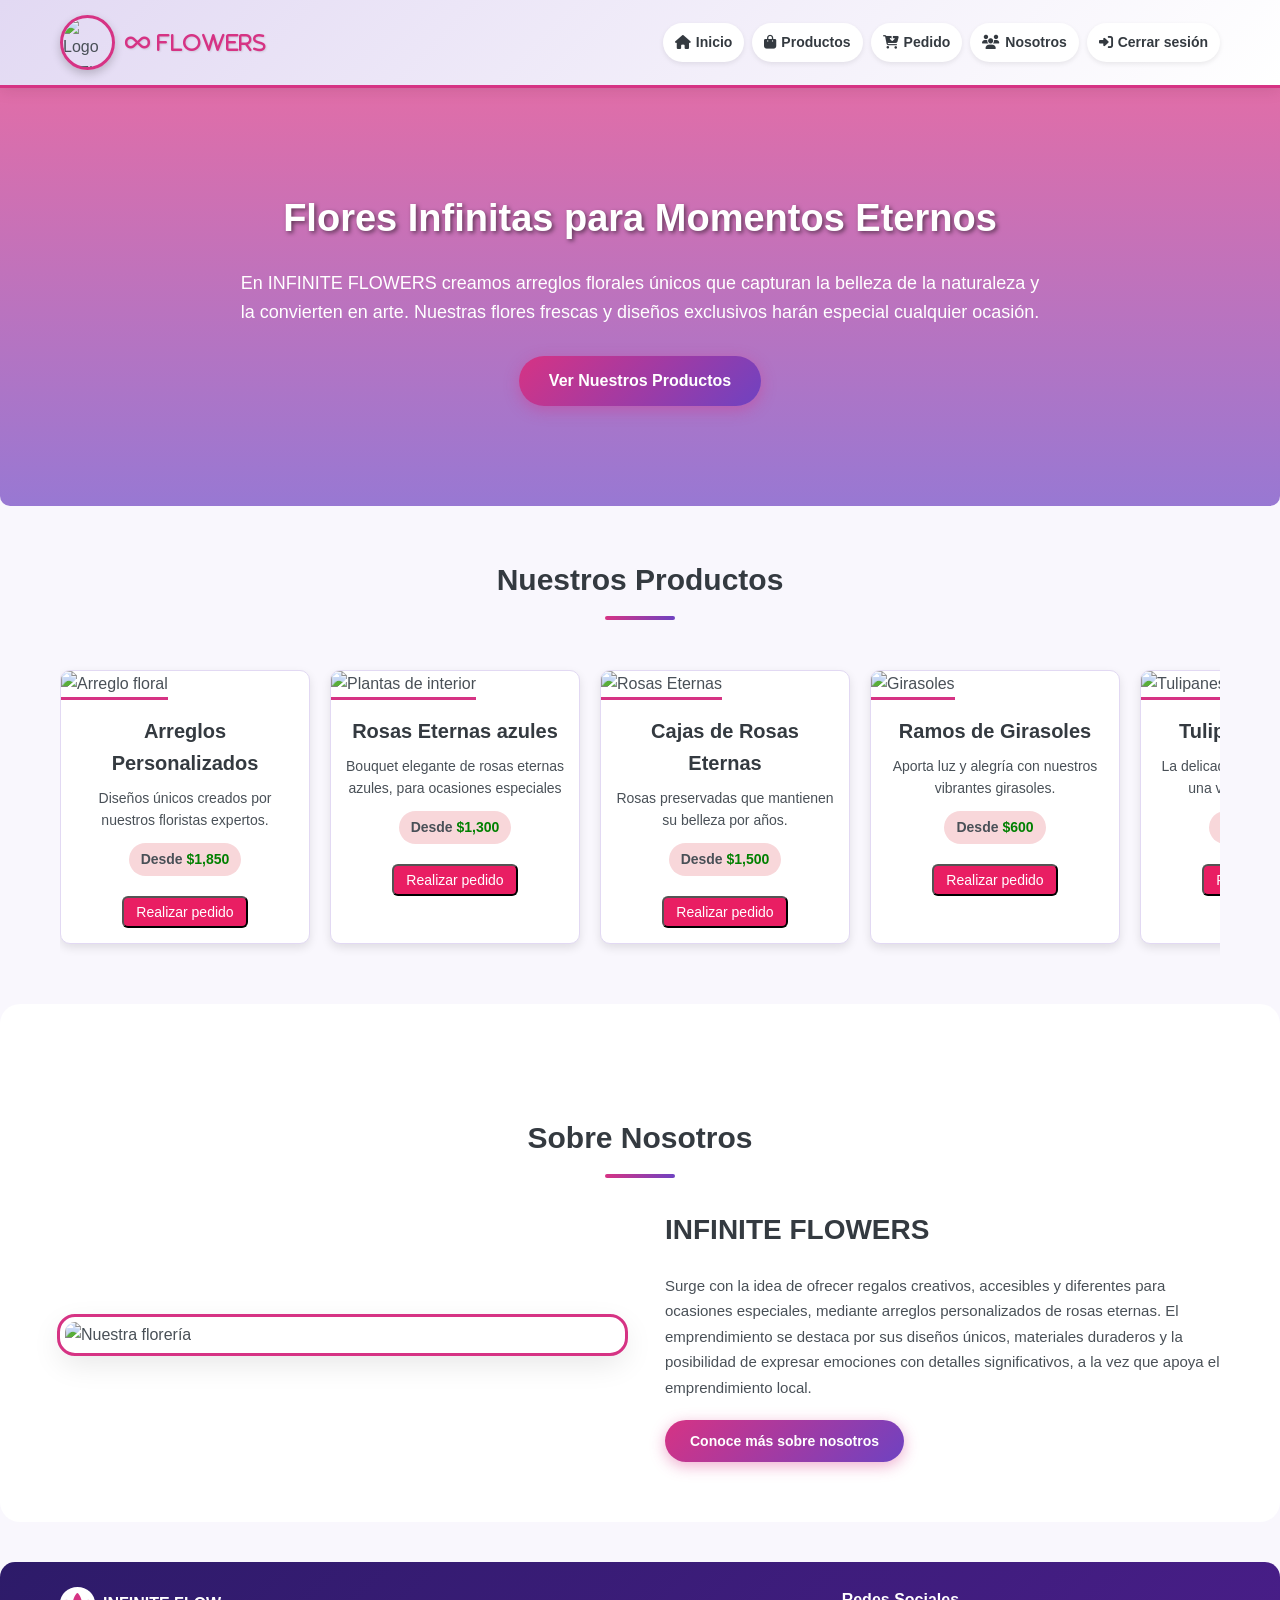
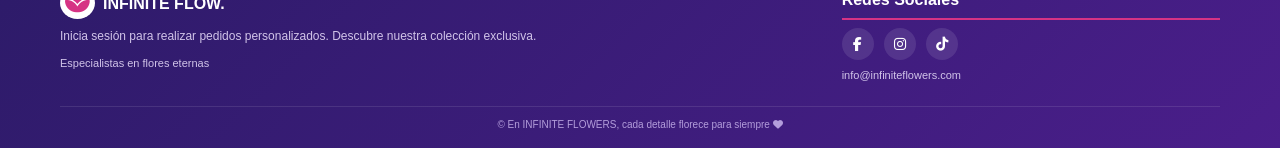
==== index2.html @ ac2e5f69 "Diseño nuevo" ====
<!DOCTYPE html>
<html lang="es">

<head>
    <meta charset="UTF-8">
    <meta name="viewport" content="width=device-width, initial-scale=1.0">
    <title>INFINITE FLOWERS - Flores y Arreglos Exclusivos</title>
    <link rel="stylesheet" href="https://cdnjs.cloudflare.com/ajax/libs/font-awesome/6.4.0/css/all.min.css">
    <link rel="stylesheet" href="estilos.css">
</head>

<body>
    <header>
        <div class="container header-container">
            <div class="logo-container">
                <img src="IMG/logo.jpeg" alt="Logo INFINITE FLOWERS" class="logo-img" id="logo-imagen">
                <div class="logo-text"><i class="fas fa-infinity"> FLOWERS</i></div>
            </div>
            <nav>
                <a href="#inicio"><i class="fas fa-home"></i> Inicio</a>
                <a href="#productos"><i class="fas fa-shopping-bag"></i> Productos</a>
                <a href="#" id="btnAbrirModal"><i class="fas fa-cart-arrow-down"></i> Pedido</a>
                <a href="#nosotros"><i class="fas fa-users"></i> Nosotros</a>
                <a href="index.html"><i class="fas fa-sign-in-alt"></i> Cerrar sesión</a>
            </nav>
        </div>
    </header>

    <dialog id="modalPedido" class="modal-estilo">
        <div class="container-modal">
            <div class="modal-header">
                <h2 class="h2"  style="margin: 0;">Pedido de Flores Eternas</h2>
                <button id="btnCerrarModal" class="close-x">&times;</button>
            </div>


            <div class="logo-reference" style="letter-spacing: 0.3em; text-align: center;">INFINITE FLOWERS</div>
            <p class="subtitle">Completa el formulario para realizar tu pedido personalizado</p>

            <!-- Tu formulario original -->
            <form class="form-horizontal" action="guardar.php" method="POST">
                <div class="form-group">
                  <label for="nombre_cli">Nombre</label>
                  <input type="text" class="form-control" id="nombre_cli" name="nombre_cli" placeholder="Escribe tu nombre completo" required>
                </div>

                <div class="form-group">
                  <label for="telefono_cli">Teléfono</label>
                  <input type="tel" class="form-control" id="telefono_cli" name="telefono_cli" placeholder="Ej: 809-000-0000" required>
                </div>

                <div class="form-group">
                    <label for="tipo_de_arreglo">Tipo de arreglo</label>
                    <div class="col-sm-10">
                        <select class="form-control" id="tipo_de_arreglo" name="tipo_de_arreglo">
                            <option value="Ramo pequeño (15-20 flores)">Ramo pequeño (15-20 flores)</option>
                            <option value="Ramo mediano (25-30 flores)">Ramo mediano (25-30 flores)</option>
                            <option value="Ramo grande (35-45 flores)">Ramo grande (35-45 flores)</option>
                            <option value="Arreglo en caja especial">Arreglo en caja especial</option>
					        <option value="Corona floral para eventos">Corona floral para eventos</option>
					        <option value="Cesta de flores mixtas">Cesta de flores mixtas</option>
					        <option value="Arreglo personalizado (especificar abajo)">Arreglo personalizado (especificar abajo)</option>
				        </select>
				    </div>
				</div>

				<div class="form-group">
					<label for="color_de_flores">Color de flores</label>
					<div class="col-sm-10">
						<select class="form-control" id="color_de_flores" name="color_de_flores">
							<option value="Rojo pasión">Rojo pasión</option>
							<option value="Rosado suave">Rosado suave</option>
							<option value="Blanco pureza">Blanco pureza</option>
							<option value="Amarillo brillante">Amarillo brillante</option>
							<option value="Violeta elegante">Violeta elegante</option>
							<option value="Mixto (combinación especial)">Mixto (combinación especial)</option>
							<option value="Arreglo personalizado (especificar abajo)">Arreglo personalizado (especificar abajo)</option>
						</select>
					</div>
				</div>

                <div class="form-group">
					<label for="mensaje">Mensaje para la tarjeta</label>
					<div class="col-sm-10">
						<textarea type="text" class="form-control" id="mensaje" name="mensaje" placeholder="Escribe el mensaje que deseas incluir en la tarjeta..." required></textarea>
					</div>
				</div>

                <div class="form-group">
					<label for="detalle">Detalle del arreglo</label>
					<div class="col-sm-10">
						<textarea type="text" class="form-control" id="detalle" name="detalle" placeholder="Describe con detalle lo que deseas incluir en tu arreglo: tipo de flores específicas, cantidad exacta, colores preferidos, decoraciones adicionales (moños, mariposas, luces, cintas), dedicatorias especiales, etc." required></textarea>
					</div>
				</div>
          
                <div class="form-group">
                  <label for="fecha_de_entrega">Fecha de entrega</label>
                  <input type="date" class="form-control" id="fecha_de_entrega" name="fecha_de_entrega" required>
                </div>

                <div class="form-group">
                    <label for="direccion">Direccion</label>
                    <input type="text" class="form-control" name="direccion" id="direccion" placeholder="Ingresa tu direccion"  required>
                </div>
            
                <div class="button-group">
                  <button type="submit" class="btn-pedido">Confirmar Pedido</button>
                </div>
            </form>
        </div>
    </dialog>

    <style>
        .carousel-container{
            overflow-x: auto;
            overflow-y: hidden;
            padding: 20px 0;
        }

        .products-carousel{
            display: flex;
            flex-direction: row;
            gap: 20px;
            width: max-content;
        }

        .product-card{
            min-width: 250px;
            max-width: 250px;
            background: #fff;
            border-radius: 10px;
            overflow: hidden;
            box-shadow: 0 4px 10px rgba(0,0,0,0.1);
            flex-shrink: 0;
        }

        .product-img{
            width: 100%;
            height: 200px;
            object-fit: cover;
        }

        .product-info{
            padding: 15px;
            text-align: center;
        }

        .price{
            font-weight: bold;
            color: #e91e63;
        }

        .precio-boton{
            display: flex;
            justify-content: space-between;
            align-items: center;
        }

        .btn-btn{
            background: #e91e63;
            color: white;
            padding: 6px 12px;
            border-radius: 6px; 
            text-decoration: none;
            font-size: 14px;
            transition: 0.3s;
            display: inline-block;
            margin-top: 8px;
        }

        .btn-btn:hover{
            background: #c2185b;
        }

        span{
            color: green;
        }
    </style>
    <section class="hero" id="inicio">
        <div class="container">
            <h2>Flores Infinitas para Momentos Eternos</h2>
            <p>En INFINITE FLOWERS creamos arreglos florales únicos que capturan la belleza de la naturaleza y la
                convierten en arte. Nuestras flores frescas y diseños exclusivos harán especial cualquier ocasión.</p>
            <a href="#productos" class="btn">Ver Nuestros Productos</a>
        </div>
    </section>

    <section class="container" id="productos">
        <h2 class="section-title">Nuestros Productos</h2>

        <div class="carousel-container">
            <div class="products-carousel">
                <div class="product-card">
                    <img src="IMG/flor2.jpeg" alt="Arreglo floral" class="product-img">
                    <div class="product-info">
                        <h3>Arreglos Personalizados</h3>
                        <p>Diseños únicos creados por nuestros floristas expertos.</p>
                        <p class="price">Desde <span>$1,850</span></p>
                        <button class="btn-btn" onclick="document.getElementById('modalPedido').showModal()">Realizar pedido</button>
                    </div>
                </div>

                <div class="product-card">
                    <img src="IMG/flor3.jpeg" alt="Plantas de interior" class="product-img">
                    <div class="product-info">
                        <h3>Rosas  Eternas azules</h3>
                        <p>Bouquet elegante de rosas eternas azules, para ocasiones especiales </p>
                        <p class="price">Desde <span>$1,300</span></p>
                        <button class="btn-btn" onclick="document.getElementById('modalPedido').showModal()">Realizar pedido</button>
                    </div>
                </div>

                <div class="product-card">
                    <img src="IMG/caja.jpg" alt="Rosas Eternas" class="product-img">
                    <div class="product-info">
                        <h3>Cajas de Rosas Eternas</h3>
                        <p>Rosas preservadas que mantienen su belleza por años.</p>
                        <p class="price">Desde <span>$1,500</span></p>
                        <button class="btn-btn" onclick="document.getElementById('modalPedido').showModal()">Realizar pedido</button>
                    </div>
                </div>

                <div class="product-card">
                    <img src="IMG/girasol.jpg" alt="Girasoles" class="product-img">
                    <div class="product-info">
                        <h3>Ramos de Girasoles</h3>
                        <p>Aporta luz y alegría con nuestros vibrantes girasoles.</p>
                        <p class="price">Desde <span>$600</span></p>
                        <button class="btn-btn" onclick="document.getElementById('modalPedido').showModal()">Realizar pedido</button>
                    </div>
                </div>

                <div class="product-card">
                    <img src="IMG/tulipanes.webp" alt="Tulipanes" class="product-img">
                    <div class="product-info">
                        <h3>Tulipanes Eternos</h3>
                        <p>La delicadeza de los tulipanes en una variedad de colores.</p>
                        <p class="price">Desde <span>$1,100</span></p>
                        <button class="btn-btn" onclick="document.getElementById('modalPedido').showModal()">Realizar pedido</button>  
                    </div>
                </div>
            </div>
        </div>
    </section>

    <section class="about-section" id="nosotros">
        <div class="container">
            <h2 class="section-title">Sobre Nosotros</h2>
            <div class="about-container">
                <div class="about-img">
                    <img src="IMG/ns.jpeg" alt="Nuestra florería">
                </div>
                <div class="about-content">
                    <h2>INFINITE FLOWERS</h2>
                    <p>Surge con la idea de ofrecer regalos creativos, accesibles y diferentes para ocasiones
                        especiales, mediante arreglos personalizados de rosas eternas. El emprendimiento se destaca por
                        sus diseños únicos, materiales duraderos y la posibilidad de expresar emociones con detalles
                        significativos, a la vez que apoya el emprendimiento local.</p>
                    <a href="#" id="aboutModalBtn" class="btn">Conoce más sobre nosotros</a>
                </div>
            </div>
        </div>
    </section>

    <!-- SECCIÓN DE REPRESENTANTES ELIMINADA -->

    <!-- FOOTER MÁS PEQUEÑO -->
    <footer>
        <div class="container">
            <div class="footer-container">
                <div class="footer-info">
                    <div class="footer-logo">
                        <i class="fas fa-spa"></i>
                        <div class="footer-logo-text">INFINITE FLOW.</div>
                    </div>
                    <p>Inicia sesión para realizar pedidos personalizados. Descubre nuestra colección exclusiva.</p>
                    <div class="footer-credits">
                        <p>Especialistas en flores eternas</p>
                    </div>
                </div>

                <div class="footer-social">
                    <h3>Redes Sociales</h3>
                    <div class="social-icons">
                        <a href="#" title="Facebook"><i class="fab fa-facebook-f"></i></a>
                        <a href="https://www.instagram.com/infinite_flowers48" title="Instagram"><i
                                class="fab fa-instagram"></i></a>
                        <a href="#" title="TikTok"><i class="fab fa-tiktok"></i></a>
                    </div>
                    <p>info@infiniteflowers.com</p>
                </div>
            </div>

            <div class="footer-bottom">
                <p>&copy; En INFINITE FLOWERS, cada detalle florece para siempre <i class="fas fa-heart"></i></p>
            </div>
        </div>
    </footer>

    <!-- MODAL -->
    <div class="modal-overlay" id="modalOverlay">
        <div class="modal">
            <button class="modal-close" id="closeModalBtn">&times;</button>
            <h2>🌸 ¡Bienvenido! 🌸</h2>
            <p>Descubre nuestras flores eternas y arreglos exclusivos. Regístrate para acceder a promociones especiales.
            </p>

            <div class="modal-buttons">
                <a href="registro.php" class="modal-btn primary">Registrarse ahora</a>
                <div class="modal-divider">o</div>
                <a href="login.php" class="modal-btn secondary">Iniciar sesión</a>
            </div>

            <p style="margin-top: 15px; font-size: 13px; color: #666;">
                ¿Ya tienes cuenta? <a href="login.php" style="color: var(--primary-color);">Inicia sesión</a>
            </p>
        </div>
    </div>

    <script>
        document.querySelectorAll('nav a[href^="#"]').forEach(anchor => {
            anchor.addEventListener('click', function (e) {
                e.preventDefault();
                const targetId = this.getAttribute('href');
                const targetElement = document.querySelector(targetId);
                if (targetElement) {
                    window.scrollTo({
                        top: targetElement.offsetTop - 80,
                        behavior: 'smooth'
                    });
                }
            });
        });

        // MODAL
        const modalOverlay = document.getElementById('modalOverlay');
        const closeModalBtn = document.getElementById('closeModalBtn');
        const registerPrompt = document.getElementById('registerPrompt');
        const aboutModalBtn = document.getElementById('aboutModalBtn');

        function openModal() {
            modalOverlay.classList.add('active');
            document.body.style.overflow = 'hidden';
        }

        function closeModal() {
            modalOverlay.classList.remove('active');
            document.body.style.overflow = 'auto';
        }

        if (registerPrompt) {
            registerPrompt.addEventListener('click', function (e) {
                e.preventDefault();
                openModal();
            });
        }

        if (aboutModalBtn) {
            aboutModalBtn.addEventListener('click', function (e) {
                e.preventDefault();
                openModal();
            });
        }

        closeModalBtn.addEventListener('click', closeModal);

        modalOverlay.addEventListener('click', function (e) {
            if (e.target === modalOverlay) {
                closeModal();
            }
        });

        document.addEventListener('keydown', function (e) {
            if (e.key === 'Escape' && modalOverlay.classList.contains('active')) {
                closeModal();
            }
        });

        // Animaciones al hacer scroll
        const observerOptions = {
            threshold: 0.1,
            rootMargin: '0px 0px -50px 0px'
        };

        const observer = new IntersectionObserver((entries) => {
            entries.forEach(entry => {
                if (entry.isIntersecting) {
                    entry.target.style.opacity = '1';
                    entry.target.style.transform = 'translateY(0)';
                }
            });
        }, observerOptions);

        document.querySelectorAll('.product-card').forEach(card => {
            card.style.opacity = '0';
            card.style.transform = 'translateY(20px)';
            card.style.transition = 'opacity 0.5s ease, transform 0.5s ease';
            observer.observe(card);
        });

        function cambiarImagen(id, nuevaRuta) {
            const elemento = document.getElementById(id);
            if (elemento) {
                elemento.src = nuevaRuta;
                console.log(`Imagen ${id} cambiada a: ${nuevaRuta}`);
            }
        }

       /*Modal Pedido*/
        const modal = document.getElementById('modalPedido');
        const btnAbrir = document.getElementById('btnAbrirModal');
        const btnCerrar = document.getElementById('btnCerrarModal');

        btnAbrir.addEventListener("click", function(){
            modal.showModal();
        });

        btnCerrar.addEventListener("click", function(){
            modal.close();
        });

        modal.addEventListener("click", function(e){
            if (e.target === modal){
                modal.close();
            }
        });

    </script>
</body>

</html>
---- estilos.css ----
* {
     margin: 0;
     padding: 0;
     box-sizing: border-box;
     font-family: 'Segoe UI', Tahoma, Geneva, Verdana, sans-serif;
 }

 :root {
     --primary-color: #d63384;
     --secondary-color: #6f42c1;
     --accent-color: #20c997;
     --light-pink: #f8d7da;
     --light-lavender: #e2d9f3;
     --light-color: #f9f7fd;
     --dark-color: #343a40;
     --text-color: #495057;
     --footer-bg: #2d1b69;
     --footer-text: #ffffff;
 }

 body {
     color: var(--text-color);
     background-color: var(--light-color);
     line-height: 1.6;
 }

 .container {
     width: 100%;
     max-width: 1200px;
     margin: 0 auto;
     padding: 0 20px;
 }

 /* Header y Navegación */
 header {
     background: linear-gradient(135deg, var(--light-lavender) 0%, white 100%);
     box-shadow: 0 2px 15px rgba(0, 0, 0, 0.1);
     position: sticky;
     top: 0;
     z-index: 1000;
     padding: 15px 0;
     border-bottom: 3px solid var(--primary-color);
 }

 .header-container {
     display: flex;
     justify-content: space-between;
     align-items: center;
 }

 .logo-container {
     display: flex;
     align-items: center;
     gap: 10px;
 }

 /* LOGO CIRCULAR */
 .logo-img {
     height: 55px;
     width: 55px;
     object-fit: cover;
     border-radius: 50%;
     border: 3px solid var(--primary-color);
     box-shadow: 0 4px 10px rgba(0, 0, 0, 0.2);
     transition: transform 0.3s ease;
 }

 .logo-img:hover {
     transform: scale(1.05);
 }

 /* NOMBRE DE EMPRESA REDUCIDO */
 .logo-text {
     color: var(--primary-color);
     font-size: 20px;
     letter-spacing: 1px;
     font-weight: 700;
     text-shadow: 1px 1px 2px rgba(0, 0, 0, 0.1);
 }

 nav {
     display: flex;
     gap: 8px;
     align-items: center;
     flex-wrap: wrap;
 }

 nav a {
     text-decoration: none;
     color: var(--dark-color);
     font-weight: 600;
     padding: 8px 12px;
     border-radius: 20px;
     transition: all 0.3s ease;
     display: flex;
     align-items: center;
     gap: 5px;
     background-color: white;
     box-shadow: 0 2px 5px rgba(0, 0, 0, 0.08);
     font-size: 14px;
 }

 nav a:hover {
     background: linear-gradient(135deg, var(--primary-color) 0%, var(--secondary-color) 100%);
     color: white;
     transform: translateY(-2px);
 }

 /* BOTONES DE REGISTRO EN BLANCO Y NEGRO */
 nav a[href="registro.php"] {
     background-color: #333;
     color: white;
     border: 2px solid #333;
 }

 nav a[href="registro.php"]:hover {
     background-color: #555;
     border-color: #555;
 }

 nav a[href="login.php"] {
     background-color: white;
     color: #333;
     border: 2px solid #333;
 }

 nav a[href="login.php"]:hover {
     background-color: #333;
     color: white;
 }

 /* Hero Section */
 .hero {
     background: linear-gradient(rgba(214, 51, 132, 0.7), rgba(111, 66, 193, 0.7)), url('https://image.slidesdocs.com/responsive-images/background/magical-tapestry-a-mesmerizing-top-view-of-pink-and-purple-moss-phlox-flowers-set-on-a-of-violet-chamomile-powerpoint-background_5a65900a8f__960_540.jpg');
     background-size: cover;
     background-position: center;
     color: white;
     text-align: center;
     padding: 100px 20px;
     margin-bottom: 40px;
     border-radius: 0 0 10px 10px;
 }

 .hero h2 {
     font-size: 38px;
     margin-bottom: 20px;
     text-shadow: 2px 2px 4px rgba(0, 0, 0, 0.5);
     font-weight: 700;
 }

 .hero p {
     font-size: 18px;
     max-width: 800px;
     margin: 0 auto 30px;
     font-weight: 300;
 }

 .hero .btn {
     display: inline-block;
     background: linear-gradient(135deg, var(--primary-color) 0%, var(--secondary-color) 100%);
     color: white;
     padding: 12px 30px;
     border-radius: 30px;
     text-decoration: none;
     font-weight: bold;
     font-size: 16px;
     transition: all 0.3s ease;
     border: none;
     box-shadow: 0 4px 15px rgba(214, 51, 132, 0.4);
     cursor: pointer;
 }

 .hero .btn:hover {
     transform: translateY(-3px);
     box-shadow: 0 6px 20px rgba(214, 51, 132, 0.6);
 }

 /* MENSAJE DE REGISTRO */
 .register-message {
     margin-top: 25px;
     font-size: 16px;
     color: white;
     text-shadow: 1px 1px 2px rgba(0, 0, 0, 0.5);
 }

 .register-link {
     color: var(--accent-color);
     font-weight: bold;
     text-decoration: underline;
     cursor: pointer;
 }

 .register-link:hover {
     color: white;
 }

 /* Sección de Productos */
 .section-title {
     text-align: center;
     margin: 50px 0 30px;
     color: var(--dark-color);
     font-size: 30px;
     position: relative;
     font-weight: 700;
 }

 .section-title:after {
     content: '';
     display: block;
     width: 70px;
     height: 4px;
     background: linear-gradient(90deg, var(--primary-color) 0%, var(--secondary-color) 100%);
     margin: 12px auto;
     border-radius: 5px;
 }

 .products {
     display: grid;
     grid-template-columns: repeat(auto-fill, minmax(260px, 1fr));
     gap: 25px;
     margin-bottom: 60px;
 }

 .product-card {
     background-color: white;
     border-radius: 15px;
     overflow: hidden;
     box-shadow: 0 8px 20px rgba(0, 0, 0, 0.08);
     transition: all 0.3s ease;
     border: 1px solid var(--light-lavender);
 }

 .product-card:hover {
     transform: translateY(-8px);
     box-shadow: 0 12px 25px rgba(214, 51, 132, 0.15);
 }

 .product-img {
     width: 100%;
     height: 200px;
     object-fit: cover;
     border-bottom: 3px solid var(--primary-color);
 }

 .product-info {
     padding: 18px;
 }

 .product-info h3 {
     color: var(--dark-color);
     margin-bottom: 8px;
     font-size: 20px;
     font-weight: 600;
 }

 .product-info p {
     color: var(--text-color);
     margin-bottom: 12px;
     font-size: 14px;
 }

 .price {
     color: var(--primary-color);
     font-weight: bold;
     font-size: 18px;
     display: inline-block;
     padding: 5px 12px;
     background-color: var(--light-pink);
     border-radius: 20px;
 }

 /* Sección Nosotros (sin representantes) */
 .about-section {
     padding: 60px 0;
     background-color: white;
     border-radius: 20px;
     margin-top: 40px;
 }

 .about-container {
     display: flex;
     align-items: center;
     gap: 40px;
 }

 .about-img {
     flex: 1;
     border-radius: 15px;
     overflow: hidden;
     box-shadow: 0 10px 30px rgba(0, 0, 0, 0.1);
     border: 5px solid white;
     outline: 3px solid var(--primary-color);
 }

 .about-img img {
    width: 100%;
    height: 100%;
    object-fit: cover;
}


 .about-content {
     flex: 1;
 }

 .about-content h2 {
     color: var(--dark-color);
     margin-bottom: 20px;
     font-size: 28px;
     font-weight: 700;
 }

 .about-content p {
     margin-bottom: 20px;
     font-size: 15px;
     line-height: 1.7;
     color: var(--text-color);
 }

 .about-content .btn {
     display: inline-block;
     background: linear-gradient(135deg, var(--primary-color) 0%, var(--secondary-color) 100%);
     color: white;
     padding: 10px 25px;
     border-radius: 30px;
     text-decoration: none;
     font-weight: bold;
     font-size: 14px;
     transition: all 0.3s ease;
     border: none;
     box-shadow: 0 4px 15px rgba(214, 51, 132, 0.4);
 }

 .about-content .btn:hover {
     transform: translateY(-3px);
     box-shadow: 0 6px 20px rgba(214, 51, 132, 0.6);
 }

 /* FOOTER MÁS PEQUEÑO */
 footer {
     background: linear-gradient(135deg, var(--footer-bg) 0%, #4a1e8a 100%);
     color: var(--footer-text);
     padding: 25px 0 15px;
     margin-top: 40px;
     border-radius: 15px 15px 0 0;
     font-size: 13px;
 }

 .footer-container {
     display: grid;
     grid-template-columns: 2fr 1fr;
     gap: 25px;
     margin-bottom: 15px;
 }

 .footer-info p {
     font-size: 12px;
     line-height: 1.5;
     margin-bottom: 10px;
     color: #d1c4e9;
 }

 .footer-logo {
     display: flex;
     align-items: center;
     gap: 8px;
     margin-bottom: 8px;
 }

 .footer-logo i {
     font-size: 22px;
     color: var(--primary-color);
     background: white;
     padding: 5px;
     border-radius: 50%;
 }

 .footer-logo-text {
     color: white;
     font-size: 16px;
     font-weight: 700;
 }

 .footer-credits h4 {
     color: var(--accent-color);
     font-size: 14px;
     margin-bottom: 3px;
     font-weight: 600;
 }

 .footer-credits p {
     font-size: 11px;
     color: #d1c4e9;
 }

 .footer-social h3 {
     color: white;
     font-size: 16px;
     margin-bottom: 8px;
     border-bottom: 2px solid var(--primary-color);
     padding-bottom: 5px;
     font-weight: 600;
 }

 .footer-social p {
     color: #d1c4e9;
     margin-bottom: 8px;
     font-size: 11px;
     line-height: 1.4;
 }

 .social-icons {
     display: flex;
     gap: 10px;
     margin-bottom: 8px;
 }

 .social-icons a {
     display: flex;
     align-items: center;
     justify-content: center;
     width: 32px;
     height: 32px;
     background-color: rgba(255, 255, 255, 0.1);
     border-radius: 50%;
     color: white;
     font-size: 14px;
     transition: all 0.3s ease;
     text-decoration: none;
 }

 .social-icons a:hover {
     background-color: white;
     transform: translateY(-3px);
     color: var(--primary-color);
 }

 .footer-bottom {
     text-align: center;
     padding-top: 10px;
     border-top: 1px solid rgba(255, 255, 255, 0.1);
     color: #b39ddb;
     font-size: 10px;
 }

 .footer-bottom i {
     font-size: 10px;
 }

 /* MODAL */
 .modal-overlay {
     display: none;
     position: fixed;
     top: 0;
     left: 0;
     width: 100%;
     height: 100%;
     background-color: rgba(0, 0, 0, 0.6);
     z-index: 2000;
     justify-content: center;
     align-items: center;
     opacity: 0;
     transition: opacity 0.3s ease;
 }

 .modal-overlay.active {
     display: flex;
     opacity: 1;
 }

 .modal {
     background: white;
     border-radius: 20px;
     padding: 25px;
     max-width: 350px;
     width: 90%;
     position: relative;
     box-shadow: 0 15px 40px rgba(0, 0, 0, 0.3);
     transform: scale(0.7);
     transition: transform 0.3s ease;
     border: 3px solid var(--primary-color);
 }

 .modal-overlay.active .modal {
     transform: scale(1);
 }

 .modal-close {
     position: absolute;
     top: 12px;
     right: 12px;
     background: none;
     border: none;
     font-size: 22px;
     cursor: pointer;
     color: #999;
     transition: color 0.3s;
 }

 .modal-close:hover {
     color: var(--primary-color);
 }

 .modal h2 {
     color: var(--primary-color);
     margin-bottom: 12px;
     font-size: 22px;
     text-align: center;
 }

 .modal p {
     color: var(--text-color);
     margin-bottom: 20px;
     text-align: center;
     font-size: 14px;
 }

 .modal-buttons {
     display: flex;
     flex-direction: column;
     gap: 10px;
 }

 .modal-btn {
     padding: 10px;
     border-radius: 8px;
     text-align: center;
     text-decoration: none;
     font-weight: 600;
     transition: all 0.3s;
     border: none;
     cursor: pointer;
     font-size: 14px;
 }

 .modal-btn.primary {
     background: linear-gradient(135deg, var(--primary-color) 0%, var(--secondary-color) 100%);
     color: white;
 }

 .modal-btn.primary:hover {
     transform: translateY(-2px);
     box-shadow: 0 5px 15px rgba(214, 51, 132, 0.4);
 }

 .modal-btn.secondary {
     background: white;
     color: var(--dark-color);
     border: 2px solid var(--light-lavender);
 }

 .modal-btn.secondary:hover {
     background: var(--light-lavender);
     border-color: var(--primary-color);
 }

 .modal-divider {
     text-align: center;
     margin: 5px 0;
     color: #999;
     font-size: 12px;
 }

 /* Responsive */
 @media (max-width: 992px) {
     .header-container {
         flex-direction: column;
         gap: 15px;
     }

     .about-container {
         flex-direction: column;
     }

     .footer-container {
         grid-template-columns: 1fr;
         gap: 20px;
     }

     nav {
         justify-content: center;
     }
 }

 @media (max-width: 768px) {
     .logo-text {
         font-size: 18px;
     }

     .logo-img {
         height: 50px;
         width: 50px;
     }

     nav a {
         padding: 6px 10px;
         font-size: 12px;
     }

     .hero h2 {
         font-size: 28px;
     }

     .hero p {
         font-size: 16px;
     }

     .section-title {
         font-size: 26px;
     }

     .products {
         grid-template-columns: repeat(auto-fill, minmax(200px, 1fr));
         gap: 15px;
     }

     .footer-logo-text {
         font-size: 14px;
     }
 }

 @media (max-width: 480px) {
     nav {
         flex-direction: column;
         width: 100%;
     }

     nav a {
         width: 100%;
         justify-content: center;
     }
 }

 /*Modal pedido*/
.modal-estilo { 
  border: none;
  border-radius: 15px;
  padding: 0;
  margin: auto;
  width: 90%;
  max-width: 550px;
  max-height: 90vh;
  overflow-y: auto;
  box-shadow: 0 10px 40px rgba(0,0,0,0.4);
}

.h2 {
    color: var(--primary-color);
    margin-bottom: 10px;
    font-size: 32px;
    text-shadow: 1px 1px 2px rgba(0,0,0,0.1);
}

.subtitle {
      text-align: center;
      color: var(--text-color);
      margin-bottom: 30px;
      font-size: 18px;
}

.modal-estilo::backdrop {
  background: rgba(0, 0, 0, 0.7); /* Oscurece el fondo */
  display: flex;
  justify-content: center;
  align-items: center;
  backdrop-filter: blur(3px);     /* Efecto borroso atrás */
}

.modal-header {
  display: flex;
  justify-content: space-between;
  align-items: center;
  border-bottom: 1px solid #eee;
  margin-bottom: 15px;
}

.container-modal {
  padding: 30px;
}

.close-x {
  background: none;
  border: none;
  font-size: 2rem;
  cursor: pointer;
  color: #888;
}

label {
      display: block;
      margin-top: 20px;
      font-weight: 600;
      color: var(--dark-color);
}
    
input, select, textarea {
      width: 100%;
      padding: 12px 15px;
      margin-top: 8px;
      border-radius: 10px;
      border: 2px solid var(--light-lavender);
      font-size: 15px;
      transition: all 0.3s ease;
      background-color: white;
}
    
input:focus, select:focus, textarea:focus {
      outline: none;
      border-color: var(--primary-color);
      box-shadow: 0 0 0 3px rgba(214, 51, 132, 0.1);
}
    
textarea {
      resize: vertical;
      min-height: 80px;
}
    
.button-group {
      display: flex;
      gap: 15px;
      margin-top: 30px;
}
    
.btn-pedido {
  flex: 2;
  padding: 15px;
  background: linear-gradient(135deg, var(--primary-color) 0%, var(--secondary-color) 100%);
  color: white;
  font-size: 17px;
  font-weight: bold;
  border: none;
  border-radius: 10px;
  cursor: pointer;
  transition: all 0.3s ease;
  box-shadow: 0 4px 15px rgba(214, 51, 132, 0.3);
}

.btn-pedido:hover {
  transform: translateY(-3px);
  box-shadow: 0 6px 20px rgba(214, 51, 132, 0.4);
  background: linear-gradient(135deg, var(--secondary-color) 0%, var(--primary-color) 100%);
}

.btn-inicio {
  flex: 1;
  padding: 15px;
  background: white;
  color: var(--primary-color);
  font-size: 16px;
  font-weight: bold;
  border: 2px solid var(--primary-color);
  border-radius: 10px;
  cursor: pointer;
  transition: all 0.3s ease;
  text-decoration: none;
  display: flex;
  align-items: center;
  justify-content: center;
  gap: 8px;
}

.btn-inicio:hover {
  background-color: var(--light-pink);
  transform: translateY(-3px);
  box-shadow: 0 4px 10px rgba(214, 51, 132, 0.2);
}

.footer {
  text-align: center;
  margin-top: 30px;
  padding-top: 20px;
  border-top: 1px solid var(--light-lavender);
  font-size: 14px;
  color: #777;
}

.logo-reference {
  color: var(--primary-color);
  font-weight: bold;
  font-size: 16px;
  margin-bottom: 5px;
}

.required {
  color: var(--primary-color);
  font-weight: bold;
}

@media (max-width: 768px) {
   .container {
     margin: 15px;
     padding: 25px 20px;
   }
   
   .button-group {
     flex-direction: column;
   }
   
   .btn-pedido, .btn-inicio {
     width: 100%;
   }
   
   h1 {
     font-size: 28px;
   }
 }

.form-group { margin-bottom: 15px; }
.form-control { width: 100%; padding: 8px; border-radius: 5px; border: 1px solid #ccc; }
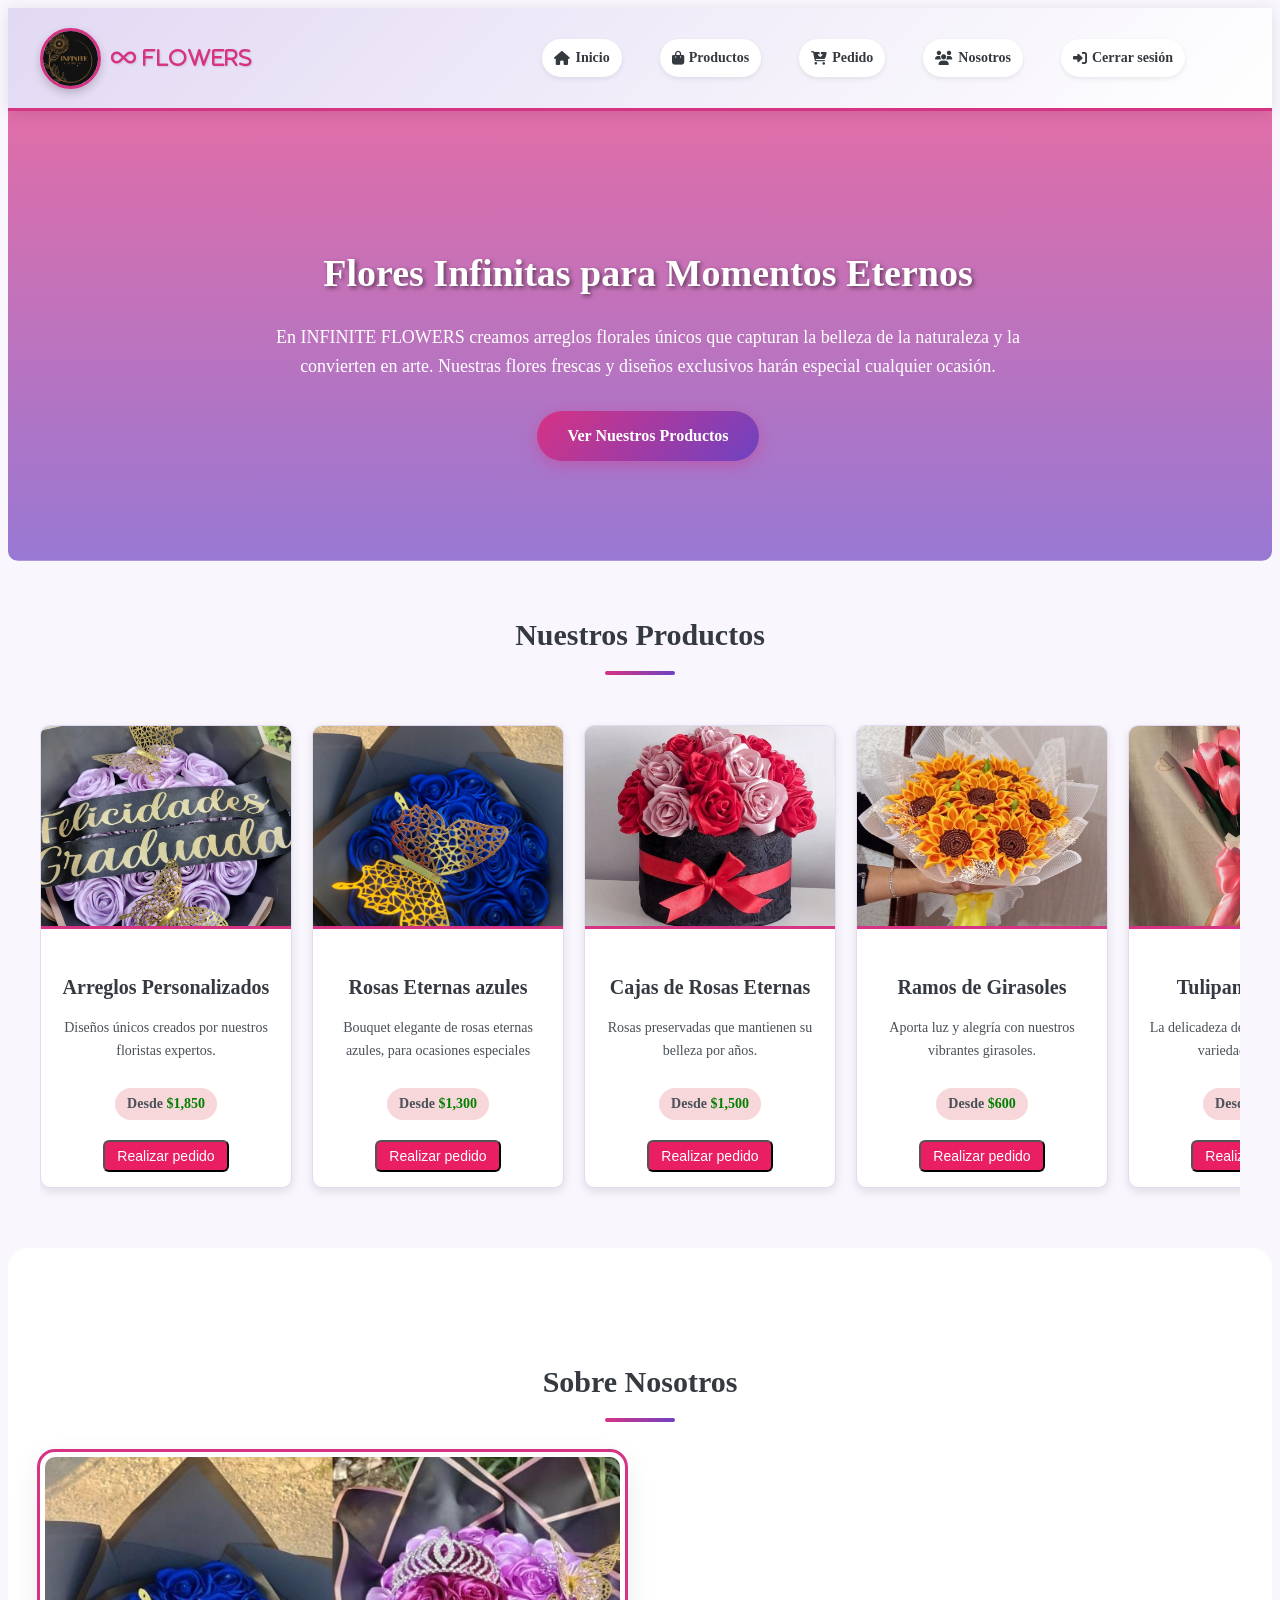
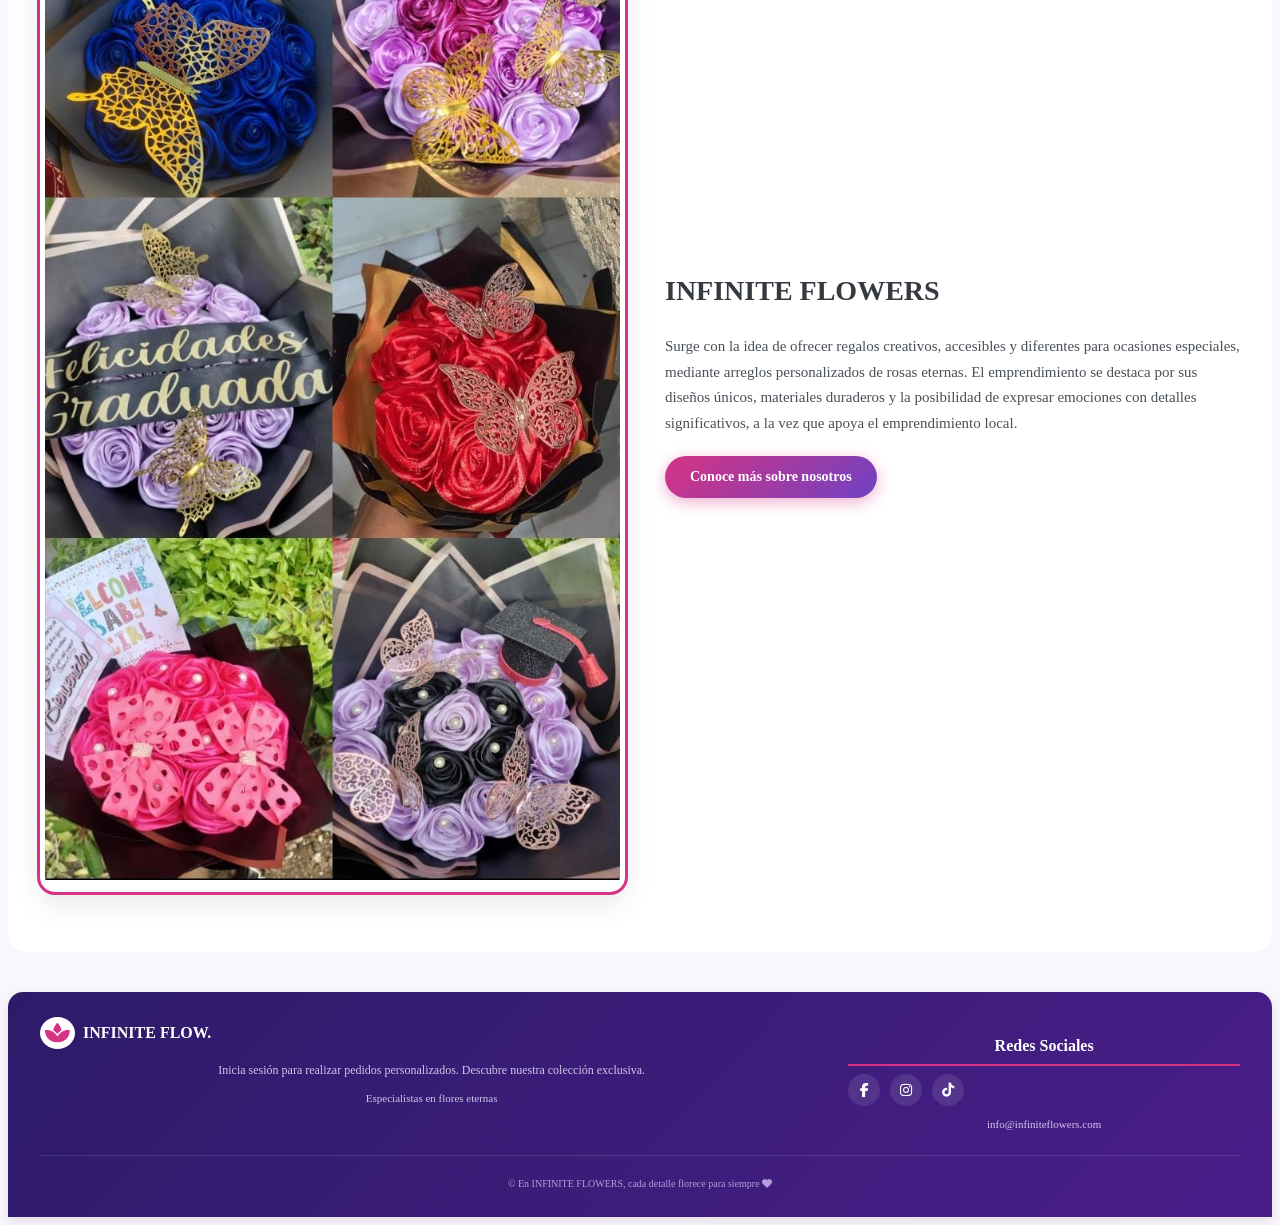
==== commit 72b94d7a: "Actualiza detalle con placeholder de ejemplo" ====
--- a/index2.html
+++ b/index2.html
@@ -37,76 +37,69 @@
             <div class="logo-reference" style="letter-spacing: 0.3em; text-align: center;">INFINITE FLOWERS</div>
             <p class="subtitle">Completa el formulario para realizar tu pedido personalizado</p>
 
-            <!-- Tu formulario original -->
-            <form class="form-horizontal" action="guardar.php" method="POST">
-                <div class="form-group">
-                  <label for="nombre_cli">Nombre</label>
-                  <input type="text" class="form-control" id="nombre_cli" name="nombre_cli" placeholder="Escribe tu nombre completo" required>
-                </div>
-
-                <div class="form-group">
-                  <label for="telefono_cli">Teléfono</label>
-                  <input type="tel" class="form-control" id="telefono_cli" name="telefono_cli" placeholder="Ej: 809-000-0000" required>
-                </div>
-
-                <div class="form-group">
-                    <label for="tipo_de_arreglo">Tipo de arreglo</label>
-                    <div class="col-sm-10">
-                        <select class="form-control" id="tipo_de_arreglo" name="tipo_de_arreglo">
-                            <option value="Ramo pequeño (15-20 flores)">Ramo pequeño (15-20 flores)</option>
-                            <option value="Ramo mediano (25-30 flores)">Ramo mediano (25-30 flores)</option>
-                            <option value="Ramo grande (35-45 flores)">Ramo grande (35-45 flores)</option>
-                            <option value="Arreglo en caja especial">Arreglo en caja especial</option>
-					        <option value="Corona floral para eventos">Corona floral para eventos</option>
-					        <option value="Cesta de flores mixtas">Cesta de flores mixtas</option>
-					        <option value="Arreglo personalizado (especificar abajo)">Arreglo personalizado (especificar abajo)</option>
-				        </select>
-				    </div>
-				</div>
-
-				<div class="form-group">
-					<label for="color_de_flores">Color de flores</label>
-					<div class="col-sm-10">
-						<select class="form-control" id="color_de_flores" name="color_de_flores">
-							<option value="Rojo pasión">Rojo pasión</option>
-							<option value="Rosado suave">Rosado suave</option>
-							<option value="Blanco pureza">Blanco pureza</option>
-							<option value="Amarillo brillante">Amarillo brillante</option>
-							<option value="Violeta elegante">Violeta elegante</option>
-							<option value="Mixto (combinación especial)">Mixto (combinación especial)</option>
-							<option value="Arreglo personalizado (especificar abajo)">Arreglo personalizado (especificar abajo)</option>
-						</select>
-					</div>
-				</div>
-
-                <div class="form-group">
-					<label for="mensaje">Mensaje para la tarjeta</label>
-					<div class="col-sm-10">
-						<textarea type="text" class="form-control" id="mensaje" name="mensaje" placeholder="Escribe el mensaje que deseas incluir en la tarjeta..." required></textarea>
-					</div>
-				</div>
-
-                <div class="form-group">
-					<label for="detalle">Detalle del arreglo</label>
-					<div class="col-sm-10">
-						<textarea type="text" class="form-control" id="detalle" name="detalle" placeholder="Describe con detalle lo que deseas incluir en tu arreglo: tipo de flores específicas, cantidad exacta, colores preferidos, decoraciones adicionales (moños, mariposas, luces, cintas), dedicatorias especiales, etc." required></textarea>
-					</div>
-				</div>
-          
-                <div class="form-group">
-                  <label for="fecha_de_entrega">Fecha de entrega</label>
-                  <input type="date" class="form-control" id="fecha_de_entrega" name="fecha_de_entrega" required>
-                </div>
-
-                <div class="form-group">
-                    <label for="direccion">Direccion</label>
-                    <input type="text" class="form-control" name="direccion" id="direccion" placeholder="Ingresa tu direccion"  required>
-                </div>
-            
-                <div class="button-group">
-                  <button type="submit" class="btn-pedido">Confirmar Pedido</button>
-                </div>
-            </form>
+        <!-- FORMULARIO DENTRO DEL MODAL -->
+<form id="formPedido" class="form-horizontal">
+
+<div class="form-group">
+  <label>Nombre</label>
+  <input type="text" id="nombre_cli" required>
+</div>
+
+<div class="form-group">
+  <label>Teléfono</label>
+  <input type="tel" id="telefono_cli" required>
+</div>
+
+<div class="form-group">
+  <label>Correo</label>
+  <input type="email" id="correo" required>
+</div>
+
+<div class="form-group">
+  <label>Tipo de arreglo</label>
+  <select id="tipo_de_arreglo">
+    <option>Ramo pequeño</option>
+    <option>Ramo mediano</option>
+    <option>Ramo grande</option>
+    <option>Caja de rosas</option>
+  </select>
+</div>
+
+<div class="form-group">
+  <label>Color</label>
+  <select id="color_de_flores">
+    <option>Rojo</option>
+    <option>Blanco</option>
+    <option>Rosado</option>
+    <option>Mixto</option>
+  </select>
+</div>
+
+<div class="form-group">
+  <label>Mensaje</label>
+  <textarea id="mensaje" required></textarea>
+</div>
+
+<div class="form-group">
+  <label>Detalle</label>
+  <textarea id="detalle" required 
+    placeholder="Ejemplo: Describe aquí lo que se necesita hacer, incluyendo detalles claros como fechas, acciones y cualquier información relevante.">
+  </textarea>
+</div>
+
+<div class="form-group">
+  <label>Fecha entrega</label>
+  <input type="date" id="fecha_de_entrega" required>
+</div>
+
+<div class="form-group">
+  <label>Dirección</label>
+  <input type="text" id="direccion" required>
+</div>
+
+<button type="submit" class="btn-pedido">Confirmar Pedido</button>
+
+</form>
         </div>
     </dialog>
 
@@ -425,7 +418,56 @@
             }
         });
 
+        <!-- TODO tu contenido HTML arriba -->
+
+    
+    document.getElementById("formPedido").addEventListener("submit", async function(e){
+        e.preventDefault();
+
+        const datos = {
+            nombre_cli: document.getElementById("nombre_cli").value,
+            telefono_cli: document.getElementById("telefono_cli").value,
+            correo: document.getElementById("correo").value,
+            tipo_de_arreglo: document.getElementById("tipo_de_arreglo").value,
+            color_de_flores: document.getElementById("color_de_flores").value,
+            mensaje: document.getElementById("mensaje").value,
+            detalle: document.getElementById("detalle").value,
+            fecha_de_entrega: document.getElementById("fecha_de_entrega").value,
+            direccion: document.getElementById("direccion").value
+        };
+
+        try {
+
+            // 1️⃣ Guardar en BD
+            await fetch("guardar.php", {
+                method: "POST",
+                headers: {
+                    "Content-Type": "application/json"
+                },
+                body: JSON.stringify(datos)
+            });
+
+            // 2️⃣ Enviar a n8n
+            await fetch("https://yureee.app.n8n.cloud/webhook-test/Compra", {
+                method: "POST",
+                headers: {
+                    "Content-Type": "application/json"
+                },
+                body: JSON.stringify(datos)
+            });
+
+            alert("✅ Pedido enviado correctamente");
+            document.getElementById("formPedido").reset();
+
+        } catch(error){
+            console.error(error);
+            alert("❌ Error al procesar el pedido");
+        }
+    });
     </script>
+
 </body>
+</html>
+</body>
 
 </html>
--- a/estilos.css
+++ b/estilos.css
@@ -1,3 +1,183 @@
+<<<<<<< HEAD
+/* Fondo gris claro */
+body {
+<<<<<<< HEAD
+  font-family: "Times New Roman", Times, serif;
+  margin: 0;
+  padding: 0;
+  background-color: cornsilk; /* gris claro */
+}
+
+/* HEADER pastel limoncillo */
+header {
+  background: rgb(123, 123, 238); /* limoncillo suave */
+  color: #4a4a4a;
+  padding: 20px;
+  text-align: center;
+  box-shadow: 0 3px 10px rgba(0, 0, 0, 0.2);
+}
+
+nav a {
+  margin: 0 15px;
+  color: #4a4a4a;
+  font-weight: bold;
+  text-decoration: none;
+  transition: 0.3s;
+}
+
+nav a:hover {
+  color: #2d7d46; /* verde más oscuro para contraste */
+  transform: scale(1.1);
+}
+
+/* TÍTULO */
+.titulo-seccion h2 {
+  text-align: center;
+  margin-top: 25px;
+  color: #3a3a3a;
+  font-size: 28px;
+}
+
+/* CARDS pastel combinadas */
+.cards {
+  display: flex;
+  justify-content: center;
+  gap: 25px;
+  padding: 40px;
+  flex-wrap: wrap;
+=======
+    font-family: 'Times New Roman', Times, serif;
+    margin: 0;
+    padding: 0;
+    background: #faf7f2; 
+}
+
+
+header {
+    background: peru;
+    color: white;
+    padding: 15px;
+    height: 70px;
+    display: flex;
+    align-items: center;
+    justify-content: space-between;
+    box-shadow: 0 2px 8px rgba(0, 0, 0, 0.2);
+}
+
+nav {
+    margin-right: 40px;
+}
+
+nav a {
+    margin: 0 15px;
+    color: white;
+    font-size: 20px;
+    font-weight: bold;
+    text-decoration: none;
+    transition: 0.3s ease;
+}
+
+
+nav a:hover {
+    color: #ffe1c2;
+    text-shadow: 0 0 8px rgba(255, 240, 220, 0.8);
+}
+
+
+.cards {
+    display: flex;
+    justify-content: center;
+    gap: 25px;
+    padding: 40px;
+    flex-wrap: wrap;
+>>>>>>> Ismel
+}
+
+
+.card {
+<<<<<<< HEAD
+  width: 180px;
+  background: #ffffff; /* blanco para contraste limpio */
+  padding: 15px;
+  text-align: center;
+  border-radius: 15px;
+  border: 2px solid #c5c5c5; /* gris suave */
+  box-shadow: 0 5px 15px rgba(0, 0, 0, 0.1);
+  transition: transform 0.3s, box-shadow 0.3s, background 0.3s;
+}
+
+.card:hover {
+  transform: translateY(-10px);
+  box-shadow: 0 12px 20px rgba(0, 0, 0, 0.25);
+  background: #e6ffe6; /* verde pastel suave */
+}
+
+.card img {
+  width: 140px;
+  height: 160px;
+  border-radius: 10px;
+  object-fit: cover;
+  box-shadow: 0 3px 10px rgba(0, 0, 0, 0.2);
+}
+
+/* FOOTER */
+footer {
+  background: #c7c7c7; /* gris pastel medio */
+  text-align: center;
+  padding: 18px;
+  color: #070707;
+  font-size: 18px;
+  margin-top: 40px;
+  width: 100%;
+=======
+    width: 200px;
+    background: white;
+    padding: 15px;
+    text-align: center;
+    border-radius: 15px;
+    box-shadow: 0 4px 12px rgba(0,0,0,0.1);
+    transition: 0.3s ease;
+>>>>>>> Ismel
+}
+
+.card:hover {
+    transform: translateY(-8px);
+    box-shadow: 0 8px 20px rgba(0,0,0,0.2);
+}
+
+
+.card img {
+    width: 100%;
+    border-radius: 10px;
+    margin-bottom: 10px;
+}
+
+/*Footer*/
+
+.folder {
+    display: flex;
+    gap: 20px;
+    justify-content: center;
+}
+
+.card-footer {
+    background-color: white;
+    width: 250px;
+    padding: 20px;
+    border-radius: 10px;
+    box-shadow: 0 4px 8px rgba(0, 0, 0, 0.1);
+}
+
+.card-footer h2 {
+    margin-bottom: 10px;
+    color: #333;
+}
+
+.card-footer p {
+    color: #555;
+    font-size: 14px;
+}
+=======
  * {
      margin: 0;
      padding: 0;
@@ -806,4 +986,5 @@
  }
 
 .form-group { margin-bottom: 15px; }
-.form-control { width: 100%; padding: 8px; border-radius: 5px; border: 1px solid #ccc; }+.form-control { width: 100%; padding: 8px; border-radius: 5px; border: 1px solid #ccc; }
+>>>>>>> Yureylis
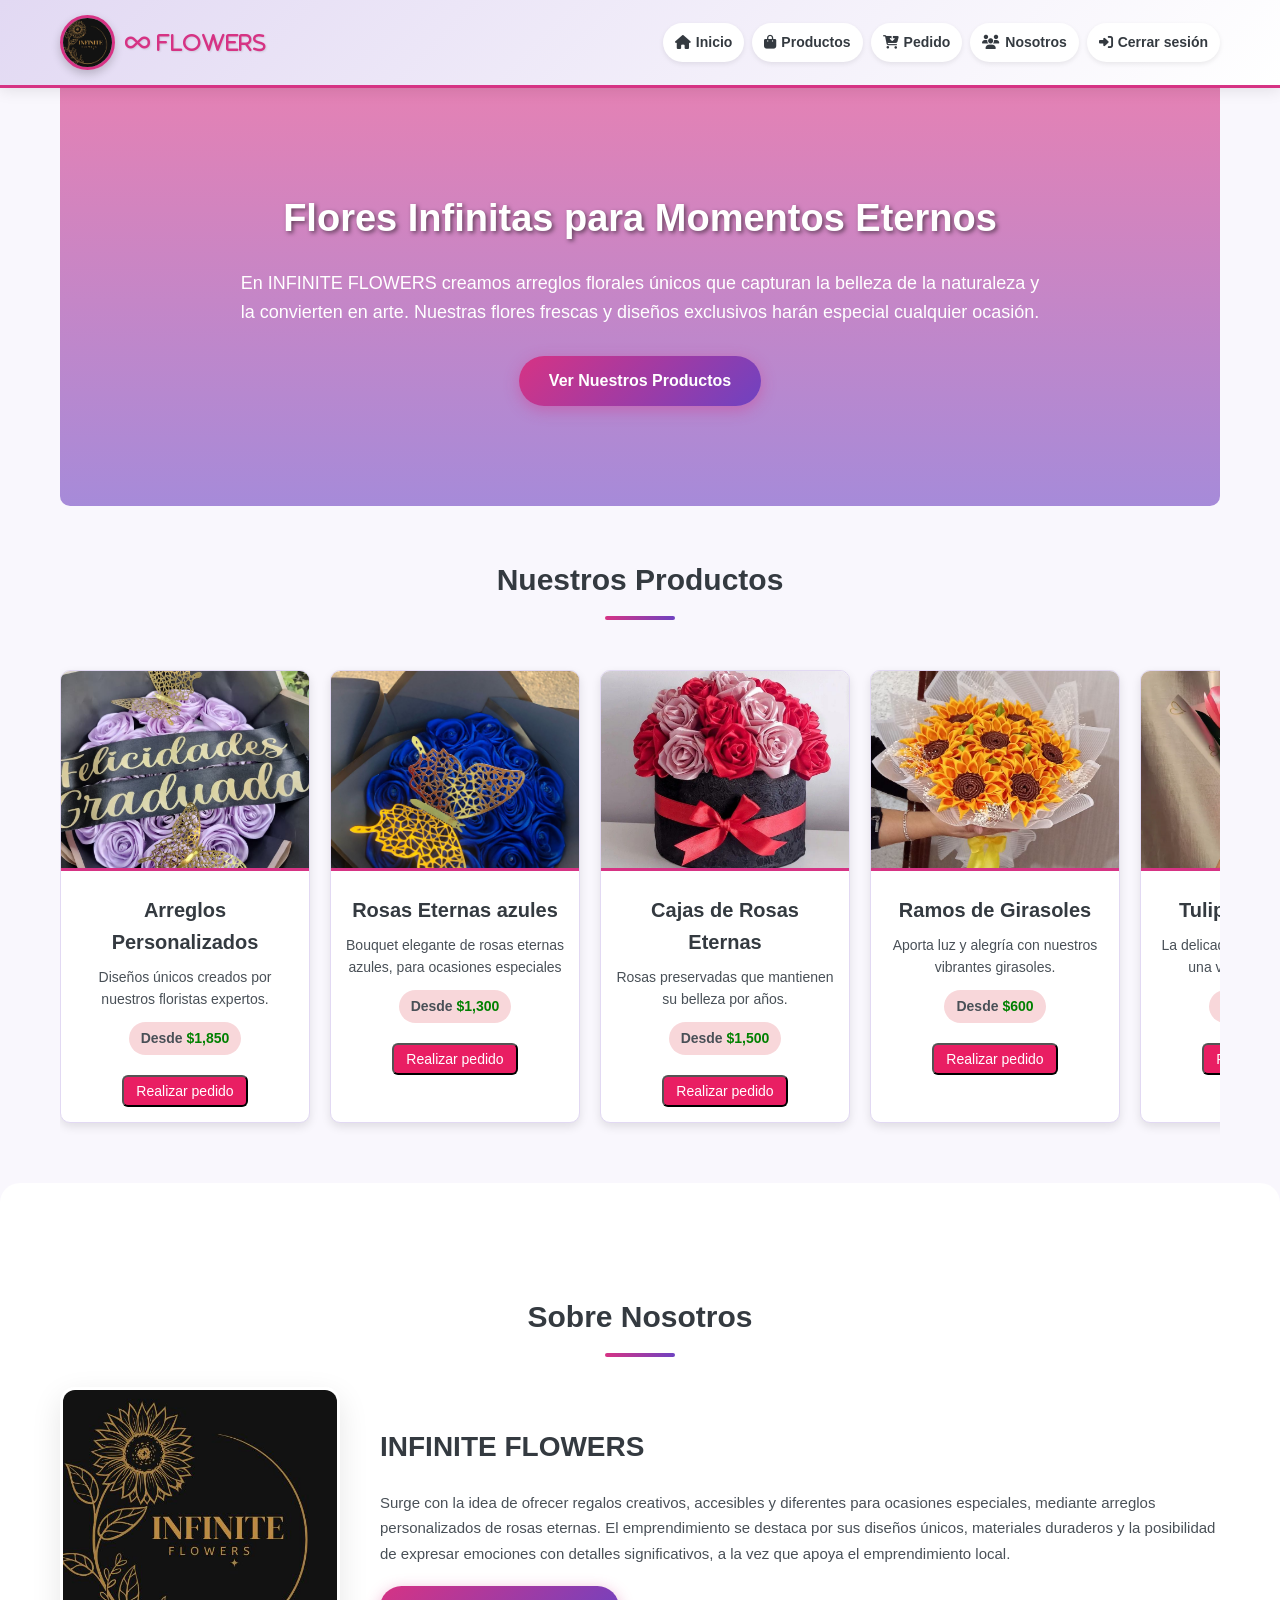
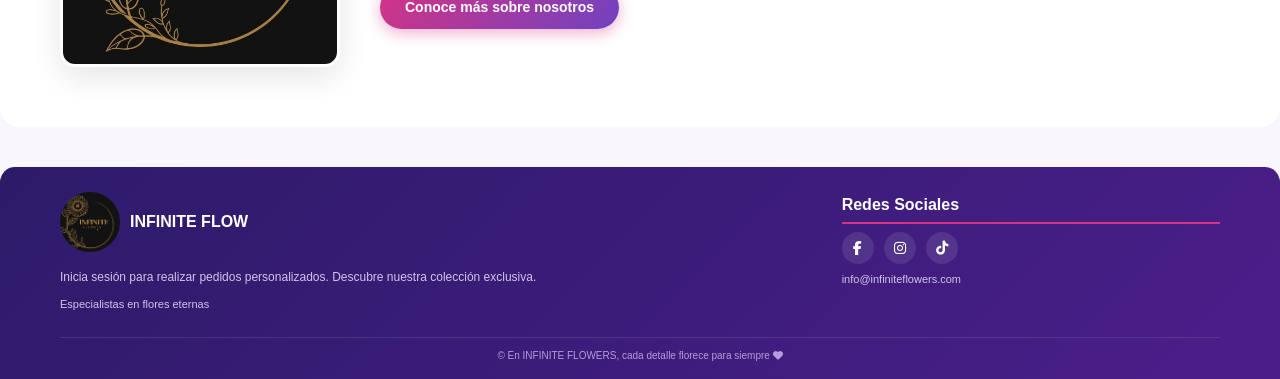
==== commit f28c793c: "cambios" ====
--- a/index2.html
+++ b/index2.html
@@ -39,20 +39,22 @@
 
         <!-- FORMULARIO DENTRO DEL MODAL -->
 <form id="formPedido" class="form-horizontal">
-
 <div class="form-group">
   <label>Nombre</label>
-  <input type="text" id="nombre_cli" required>
+  <input type="text" id="nombre_cli" required 
+    placeholder="Ejemplo: Juana Esperanza">
 </div>
 
 <div class="form-group">
   <label>Teléfono</label>
-  <input type="tel" id="telefono_cli" required>
+  <input type="tel" id="telefono_cli" required 
+    placeholder="Ejemplo: 849 568 2458">
 </div>
 
 <div class="form-group">
   <label>Correo</label>
-  <input type="email" id="correo" required>
+  <input type="email" id="correo" required 
+    placeholder="Ejemplo: correo@ejemplo.com">
 </div>
 
 <div class="form-group">
@@ -77,14 +79,14 @@
 
 <div class="form-group">
   <label>Mensaje</label>
-  <textarea id="mensaje" required></textarea>
+  <textarea id="mensaje" required 
+    placeholder="Ejemplo: Feliz cumpleaños, te quiero mucho 💐"></textarea>
 </div>
 
 <div class="form-group">
   <label>Detalle</label>
   <textarea id="detalle" required 
-    placeholder="Ejemplo: Describe aquí lo que se necesita hacer, incluyendo detalles claros como fechas, acciones y cualquier información relevante.">
-  </textarea>
+    placeholder="Ejemplo: Entregar en la mañana, tocar el timbre y avisar por teléfono al llegar."></textarea>
 </div>
 
 <div class="form-group">
@@ -94,7 +96,8 @@
 
 <div class="form-group">
   <label>Dirección</label>
-  <input type="text" id="direccion" required>
+  <input type="text" id="direccion" required 
+    placeholder="Ejemplo: Calle Reforma 123, Col. Centro, CDMX">
 </div>
 
 <button type="submit" class="btn-pedido">Confirmar Pedido</button>
@@ -169,14 +172,25 @@
             color: green;
         }
     </style>
-    <section class="hero" id="inicio">
+    
+        
         <div class="container">
+            <section class="hero" id="inicio" style="
+    background: linear-gradient(rgba(214, 51, 132, 0.6), rgba(111, 66, 193, 0.6)),
+    url('https://i.pinimg.com/1200x/9e/00/e7/9e00e762bd0c180ff8b11577240d3d6c.jpg');
+    background-size: cover;
+    background-position: center;
+    background-repeat: no-repeat;
+">
+            
             <h2>Flores Infinitas para Momentos Eternos</h2>
             <p>En INFINITE FLOWERS creamos arreglos florales únicos que capturan la belleza de la naturaleza y la
                 convierten en arte. Nuestras flores frescas y diseños exclusivos harán especial cualquier ocasión.</p>
             <a href="#productos" class="btn">Ver Nuestros Productos</a>
-        </div>
-    </section>
+            
+        </div>
+    
+    
 
     <section class="container" id="productos">
         <h2 class="section-title">Nuestros Productos</h2>
@@ -240,8 +254,22 @@
         <div class="container">
             <h2 class="section-title">Sobre Nosotros</h2>
             <div class="about-container">
-                <div class="about-img">
-                    <img src="IMG/ns.jpeg" alt="Nuestra florería">
+             
+<div class="about-container">
+
+    <div class="about-img">
+        <img src="IMG/logo.jpeg" 
+        style="
+            width: 280px;
+            height: 280px;
+            object-fit: cover;
+            border-radius: 15px;
+            border: 3px solid white;
+            display: block;
+        ">
+    </div>
+
+     
                 </div>
                 <div class="about-content">
                     <h2>INFINITE FLOWERS</h2>
@@ -263,8 +291,20 @@
             <div class="footer-container">
                 <div class="footer-info">
                     <div class="footer-logo">
-                        <i class="fas fa-spa"></i>
-                        <div class="footer-logo-text">INFINITE FLOW.</div>
+<div class="footer-logo" style="display: flex; align-items: center; gap: 10px; justify-content: center;">
+    
+    <img src="IMG/logo.jpeg" 
+         alt="Nuestra florería"
+         style="
+            width: 60px;
+            height: 60px;
+            object-fit: cover;
+            border-radius: 50%;
+         ">
+
+    <span class="footer-logo-text">INFINITE FLOW</span>
+
+</div>
                     </div>
                     <p>Inicia sesión para realizar pedidos personalizados. Descubre nuestra colección exclusiva.</p>
                     <div class="footer-credits">
--- a/estilos.css
+++ b/estilos.css
@@ -1,183 +1,3 @@
-<<<<<<< HEAD
-/* Fondo gris claro */
-body {
-<<<<<<< HEAD
-  font-family: "Times New Roman", Times, serif;
-  margin: 0;
-  padding: 0;
-  background-color: cornsilk; /* gris claro */
-}
-
-/* HEADER pastel limoncillo */
-header {
-  background: rgb(123, 123, 238); /* limoncillo suave */
-  color: #4a4a4a;
-  padding: 20px;
-  text-align: center;
-  box-shadow: 0 3px 10px rgba(0, 0, 0, 0.2);
-}
-
-nav a {
-  margin: 0 15px;
-  color: #4a4a4a;
-  font-weight: bold;
-  text-decoration: none;
-  transition: 0.3s;
-}
-
-nav a:hover {
-  color: #2d7d46; /* verde más oscuro para contraste */
-  transform: scale(1.1);
-}
-
-/* TÍTULO */
-.titulo-seccion h2 {
-  text-align: center;
-  margin-top: 25px;
-  color: #3a3a3a;
-  font-size: 28px;
-}
-
-/* CARDS pastel combinadas */
-.cards {
-  display: flex;
-  justify-content: center;
-  gap: 25px;
-  padding: 40px;
-  flex-wrap: wrap;
-=======
-    font-family: 'Times New Roman', Times, serif;
-    margin: 0;
-    padding: 0;
-    background: #faf7f2; 
-}
-
-
-header {
-    background: peru;
-    color: white;
-    padding: 15px;
-    height: 70px;
-    display: flex;
-    align-items: center;
-    justify-content: space-between;
-    box-shadow: 0 2px 8px rgba(0, 0, 0, 0.2);
-}
-
-nav {
-    margin-right: 40px;
-}
-
-nav a {
-    margin: 0 15px;
-    color: white;
-    font-size: 20px;
-    font-weight: bold;
-    text-decoration: none;
-    transition: 0.3s ease;
-}
-
-
-nav a:hover {
-    color: #ffe1c2;
-    text-shadow: 0 0 8px rgba(255, 240, 220, 0.8);
-}
-
-
-.cards {
-    display: flex;
-    justify-content: center;
-    gap: 25px;
-    padding: 40px;
-    flex-wrap: wrap;
->>>>>>> Ismel
-}
-
-
-.card {
-<<<<<<< HEAD
-  width: 180px;
-  background: #ffffff; /* blanco para contraste limpio */
-  padding: 15px;
-  text-align: center;
-  border-radius: 15px;
-  border: 2px solid #c5c5c5; /* gris suave */
-  box-shadow: 0 5px 15px rgba(0, 0, 0, 0.1);
-  transition: transform 0.3s, box-shadow 0.3s, background 0.3s;
-}
-
-.card:hover {
-  transform: translateY(-10px);
-  box-shadow: 0 12px 20px rgba(0, 0, 0, 0.25);
-  background: #e6ffe6; /* verde pastel suave */
-}
-
-.card img {
-  width: 140px;
-  height: 160px;
-  border-radius: 10px;
-  object-fit: cover;
-  box-shadow: 0 3px 10px rgba(0, 0, 0, 0.2);
-}
-
-/* FOOTER */
-footer {
-  background: #c7c7c7; /* gris pastel medio */
-  text-align: center;
-  padding: 18px;
-  color: #070707;
-  font-size: 18px;
-  margin-top: 40px;
-  width: 100%;
-=======
-    width: 200px;
-    background: white;
-    padding: 15px;
-    text-align: center;
-    border-radius: 15px;
-    box-shadow: 0 4px 12px rgba(0,0,0,0.1);
-    transition: 0.3s ease;
->>>>>>> Ismel
-}
-
-.card:hover {
-    transform: translateY(-8px);
-    box-shadow: 0 8px 20px rgba(0,0,0,0.2);
-}
-
-
-.card img {
-    width: 100%;
-    border-radius: 10px;
-    margin-bottom: 10px;
-}
-
-/*Footer*/
-
-.folder {
-    display: flex;
-    gap: 20px;
-    justify-content: center;
-}
-
-.card-footer {
-    background-color: white;
-    width: 250px;
-    padding: 20px;
-    border-radius: 10px;
-    box-shadow: 0 4px 8px rgba(0, 0, 0, 0.1);
-}
-
-.card-footer h2 {
-    margin-bottom: 10px;
-    color: #333;
-}
-
-.card-footer p {
-    color: #555;
-    font-size: 14px;
-}
-=======
  * {
      margin: 0;
      padding: 0;
@@ -309,18 +129,18 @@
      color: white;
  }
 
- /* Hero Section */
- .hero {
-     background: linear-gradient(rgba(214, 51, 132, 0.7), rgba(111, 66, 193, 0.7)), url('https://image.slidesdocs.com/responsive-images/background/magical-tapestry-a-mesmerizing-top-view-of-pink-and-purple-moss-phlox-flowers-set-on-a-of-violet-chamomile-powerpoint-background_5a65900a8f__960_540.jpg');
-     background-size: cover;
-     background-position: center;
-     color: white;
-     text-align: center;
-     padding: 100px 20px;
-     margin-bottom: 40px;
-     border-radius: 0 0 10px 10px;
- }
-
+.hero {
+    background: linear-gradient(rgba(214, 51, 132, 0.6), rgba(111, 66, 193, 0.6)),
+                url('https://i.pinimg.com/1200x/9e/00/e7/9e00e762bd0c180ff8b11577240d3d6c.jpg');
+    background-size: cover;
+    background-position: center;
+    background-repeat: no-repeat;
+    color: white;
+    text-align: center;
+    padding: 100px 20px;
+    margin-bottom: 40px;
+    border-radius: 0 0 10px 10px;
+}
  .hero h2 {
      font-size: 38px;
      margin-bottom: 20px;
@@ -462,22 +282,17 @@
      align-items: center;
      gap: 40px;
  }
+ 
+
 
  .about-img {
-     flex: 1;
-     border-radius: 15px;
-     overflow: hidden;
-     box-shadow: 0 10px 30px rgba(0, 0, 0, 0.1);
-     border: 5px solid white;
-     outline: 3px solid var(--primary-color);
- }
-
- .about-img img {
-    width: 100%;
-    height: 100%;
-    object-fit: cover;
-}
-
+    flex: 1;
+    border-radius: 15px;
+    overflow: hidden;
+    box-shadow: 0 10px 30px rgba(0, 0, 0, 0.1);
+    border: none;        /* quitamos borde blanco */
+    outline: none;       /* quitamos borde rosa */
+}
 
  .about-content {
      flex: 1;
@@ -987,4 +802,4 @@
 
 .form-group { margin-bottom: 15px; }
 .form-control { width: 100%; padding: 8px; border-radius: 5px; border: 1px solid #ccc; }
->>>>>>> Yureylis
+
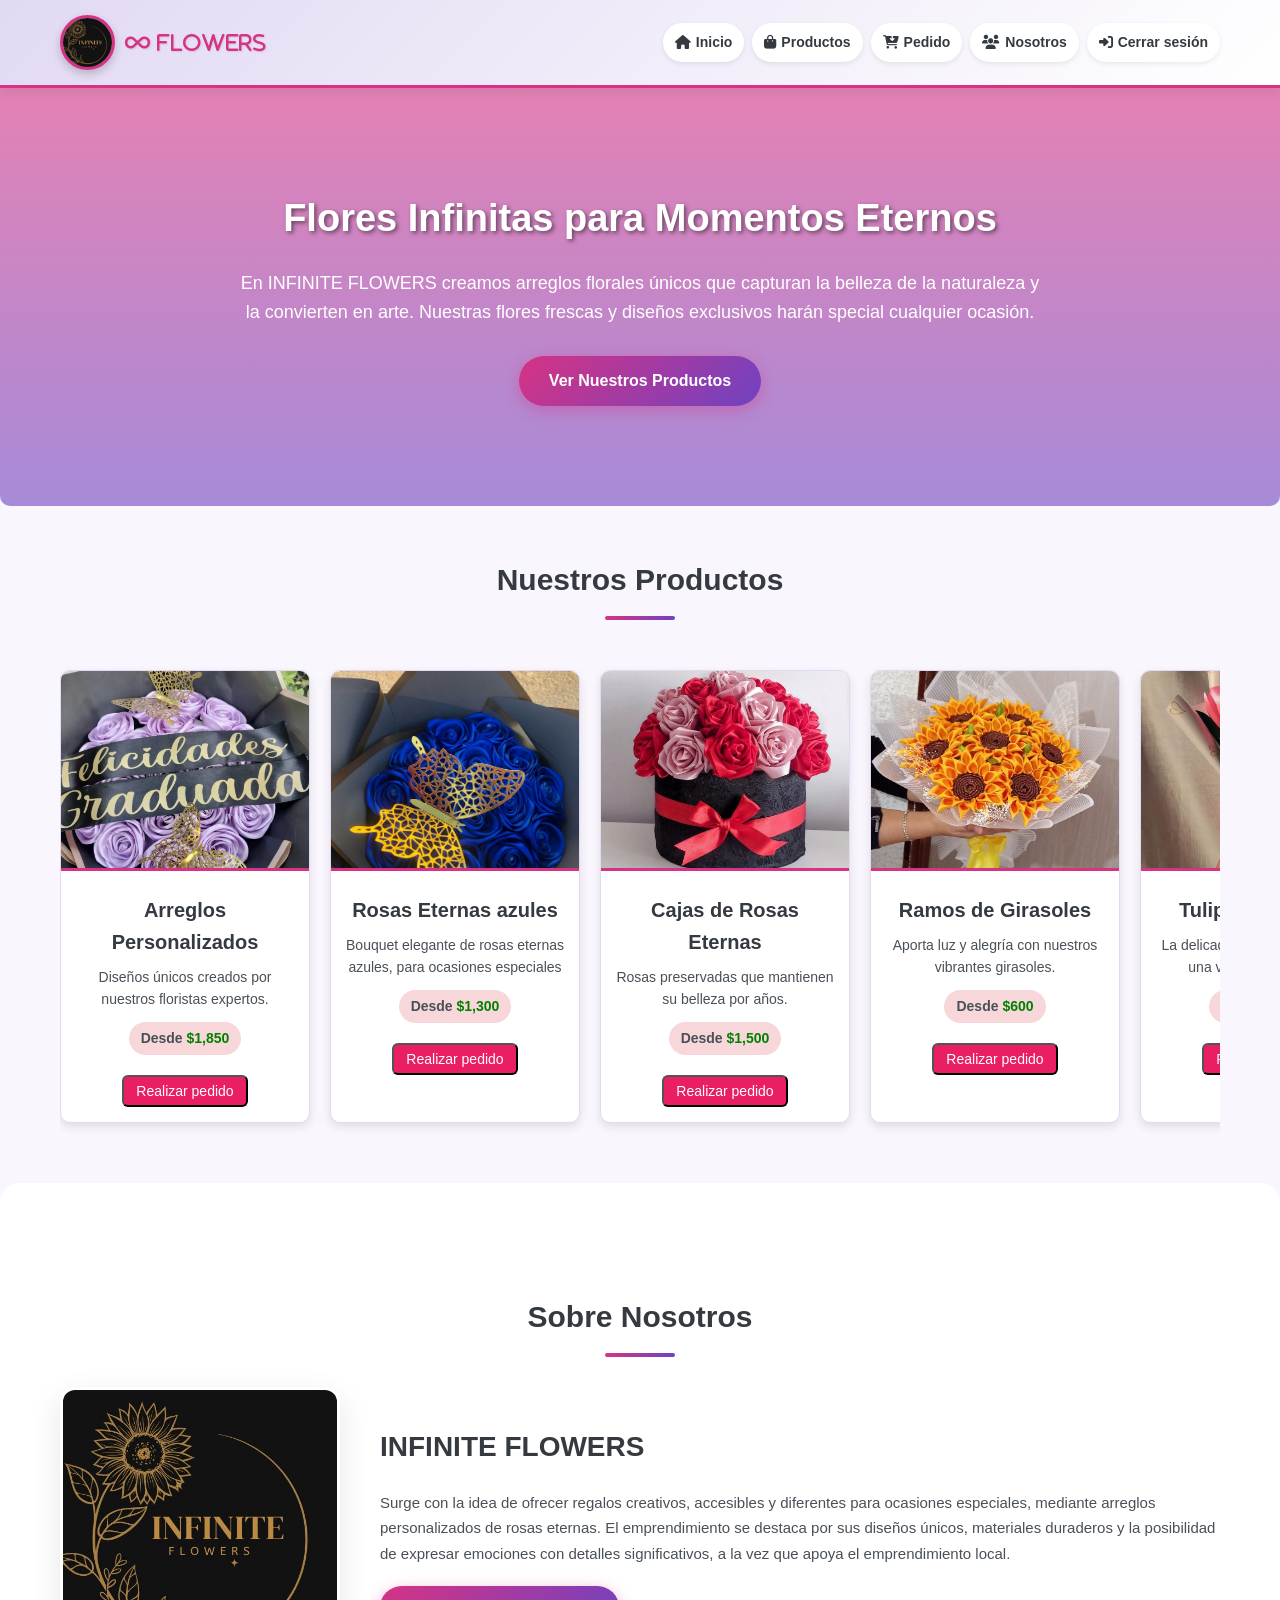
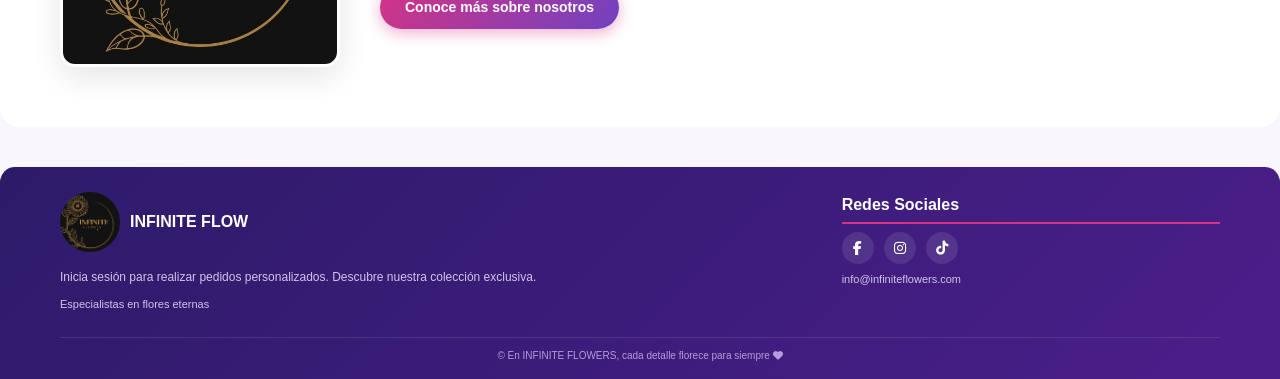
==== commit a70caa76: "Cambios" ====
--- a/index2.html
+++ b/index2.html
@@ -26,6 +26,19 @@
         </div>
     </header>
 
+    <section class="hero" id="inicio" style="
+        background: linear-gradient(rgba(214, 51, 132, 0.6), rgba(111, 66, 193, 0.6)),
+        url('https://i.pinimg.com/1200x/9e/00/e7/9e00e762bd0c180ff8b11577240d3d6c.jpg');
+        background-size: cover;
+        background-position: center;
+        background-repeat: no-repeat;
+        ">
+            
+            <h2>Flores Infinitas para Momentos Eternos</h2>
+            <p>En INFINITE FLOWERS creamos arreglos florales únicos que capturan la belleza de la naturaleza y la convierten en arte. Nuestras flores frescas y diseños exclusivos harán special cualquier ocasión.</p>
+            <a href="#productos" class="btn">Ver Nuestros Productos</a>
+    </section>
+
     <dialog id="modalPedido" class="modal-estilo">
         <div class="container-modal">
             <div class="modal-header">
@@ -37,25 +50,22 @@
             <div class="logo-reference" style="letter-spacing: 0.3em; text-align: center;">INFINITE FLOWERS</div>
             <p class="subtitle">Completa el formulario para realizar tu pedido personalizado</p>
 
-        <!-- FORMULARIO DENTRO DEL MODAL -->
-<form id="formPedido" class="form-horizontal">
-<div class="form-group">
-  <label>Nombre</label>
-  <input type="text" id="nombre_cli" required 
-    placeholder="Ejemplo: Juana Esperanza">
-</div>
-
-<div class="form-group">
-  <label>Teléfono</label>
-  <input type="tel" id="telefono_cli" required 
-    placeholder="Ejemplo: 849 568 2458">
-</div>
-
-<div class="form-group">
-  <label>Correo</label>
-  <input type="email" id="correo" required 
-    placeholder="Ejemplo: correo@ejemplo.com">
-</div>
+<!-- FORMULARIO DENTRO DEL MODAL -->
+            <form id="formPedido" class="form-horizontal">
+                <div class="form-group">
+                    <label>Nombre</label>
+                    <input type="text" id="nombre_cli" required placeholder="Ejemplo: Juana Esperanza">
+                </div>
+
+    <div class="form-group">
+        <label>Teléfono</label>
+        <input type="tel" id="telefono_cli" required placeholder="Ejemplo: 849 568 2458">
+    </div>
+
+    <div class="form-group">
+        <label>Correo</label>
+        <input type="email" id="correo" required placeholder="Ejemplo: correo@ejemplo.com">
+    </div>
 
 <div class="form-group">
   <label>Tipo de arreglo</label>
@@ -174,21 +184,9 @@
     </style>
     
         
-        <div class="container">
-            <section class="hero" id="inicio" style="
-    background: linear-gradient(rgba(214, 51, 132, 0.6), rgba(111, 66, 193, 0.6)),
-    url('https://i.pinimg.com/1200x/9e/00/e7/9e00e762bd0c180ff8b11577240d3d6c.jpg');
-    background-size: cover;
-    background-position: center;
-    background-repeat: no-repeat;
-">
-            
-            <h2>Flores Infinitas para Momentos Eternos</h2>
-            <p>En INFINITE FLOWERS creamos arreglos florales únicos que capturan la belleza de la naturaleza y la
-                convierten en arte. Nuestras flores frescas y diseños exclusivos harán especial cualquier ocasión.</p>
-            <a href="#productos" class="btn">Ver Nuestros Productos</a>
-            
-        </div>
+    <div class="container">
+        
+    </div>
     
     
 
--- a/estilos.css
+++ b/estilos.css
@@ -1,5 +1,5 @@
  * {
-     margin: 0;
+    margin: 0;
      padding: 0;
      box-sizing: border-box;
      font-family: 'Segoe UI', Tahoma, Geneva, Verdana, sans-serif;
@@ -24,7 +24,7 @@
      line-height: 1.6;
  }
 
- .container {
+ .container{
      width: 100%;
      max-width: 1200px;
      margin: 0 auto;
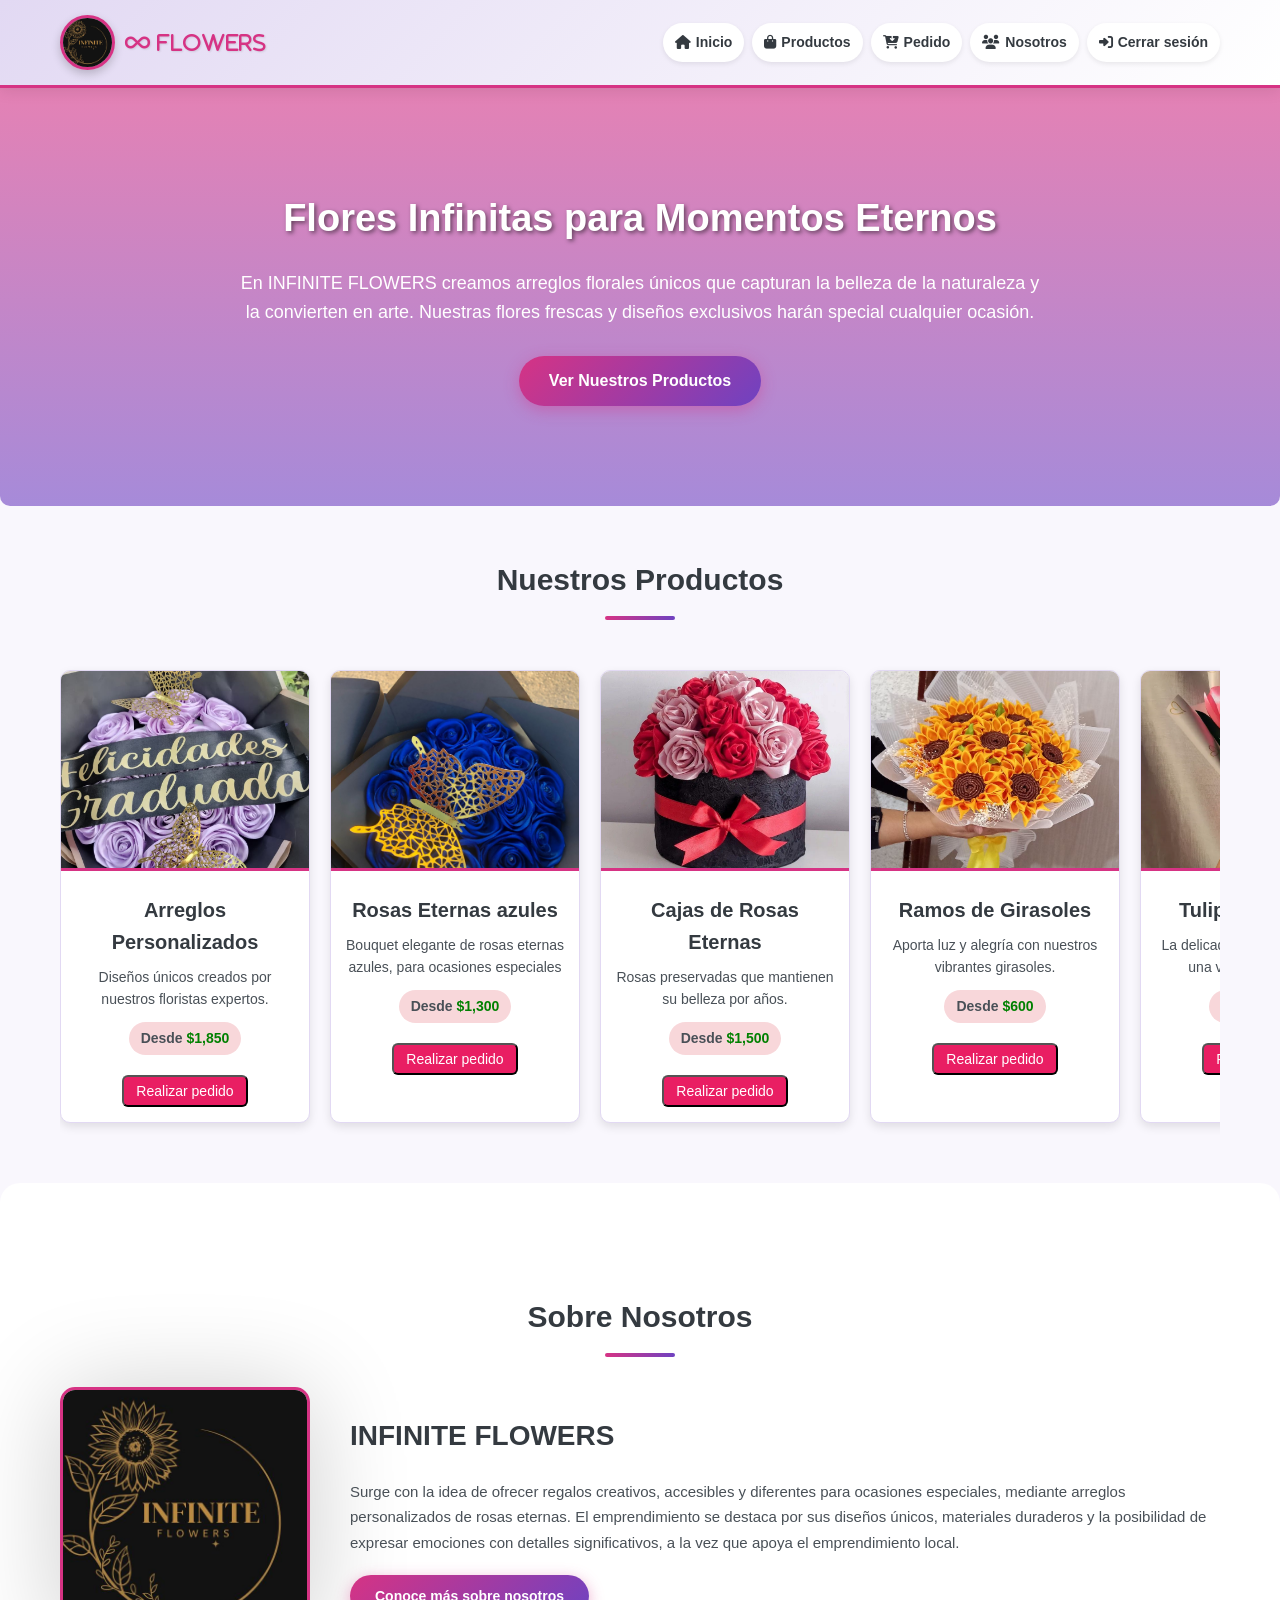
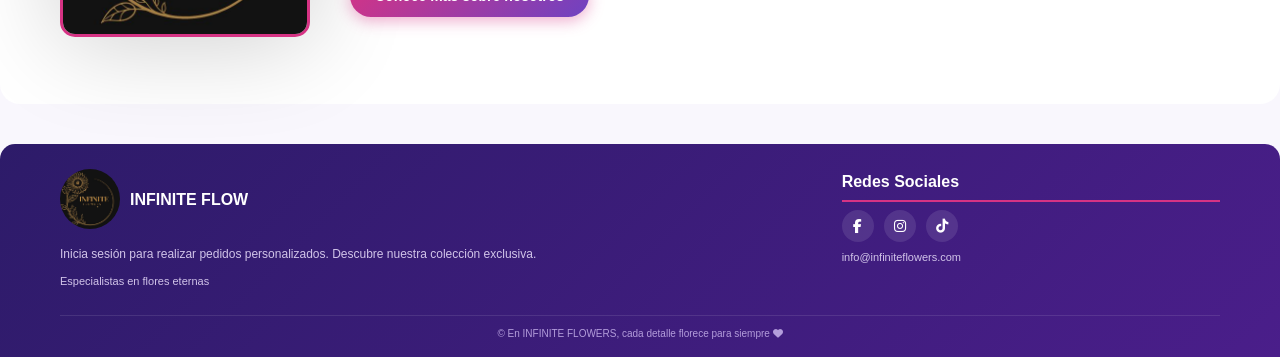
==== commit bb5e46fd: "IMG arreglada" ====
--- a/index2.html
+++ b/index2.html
@@ -256,18 +256,8 @@
 <div class="about-container">
 
     <div class="about-img">
-        <img src="IMG/logo.jpeg" 
-        style="
-            width: 280px;
-            height: 280px;
-            object-fit: cover;
-            border-radius: 15px;
-            border: 3px solid white;
-            display: block;
-        ">
+        <img src="IMG/logo.jpeg" alt="Nuestra florería">
     </div>
-
-     
                 </div>
                 <div class="about-content">
                     <h2>INFINITE FLOWERS</h2>
--- a/estilos.css
+++ b/estilos.css
@@ -1,633 +1,652 @@
- * {
-    margin: 0;
-     padding: 0;
-     box-sizing: border-box;
-     font-family: 'Segoe UI', Tahoma, Geneva, Verdana, sans-serif;
- }
-
- :root {
-     --primary-color: #d63384;
-     --secondary-color: #6f42c1;
-     --accent-color: #20c997;
-     --light-pink: #f8d7da;
-     --light-lavender: #e2d9f3;
-     --light-color: #f9f7fd;
-     --dark-color: #343a40;
-     --text-color: #495057;
-     --footer-bg: #2d1b69;
-     --footer-text: #ffffff;
- }
-
- body {
-     color: var(--text-color);
-     background-color: var(--light-color);
-     line-height: 1.6;
- }
-
- .container{
-     width: 100%;
-     max-width: 1200px;
-     margin: 0 auto;
-     padding: 0 20px;
- }
-
- /* Header y Navegación */
- header {
-     background: linear-gradient(135deg, var(--light-lavender) 0%, white 100%);
-     box-shadow: 0 2px 15px rgba(0, 0, 0, 0.1);
-     position: sticky;
-     top: 0;
-     z-index: 1000;
-     padding: 15px 0;
-     border-bottom: 3px solid var(--primary-color);
- }
-
- .header-container {
-     display: flex;
-     justify-content: space-between;
-     align-items: center;
- }
-
- .logo-container {
-     display: flex;
-     align-items: center;
-     gap: 10px;
- }
-
- /* LOGO CIRCULAR */
- .logo-img {
-     height: 55px;
-     width: 55px;
-     object-fit: cover;
-     border-radius: 50%;
-     border: 3px solid var(--primary-color);
-     box-shadow: 0 4px 10px rgba(0, 0, 0, 0.2);
-     transition: transform 0.3s ease;
- }
-
- .logo-img:hover {
-     transform: scale(1.05);
- }
-
- /* NOMBRE DE EMPRESA REDUCIDO */
- .logo-text {
-     color: var(--primary-color);
-     font-size: 20px;
-     letter-spacing: 1px;
-     font-weight: 700;
-     text-shadow: 1px 1px 2px rgba(0, 0, 0, 0.1);
- }
-
- nav {
-     display: flex;
-     gap: 8px;
-     align-items: center;
-     flex-wrap: wrap;
- }
-
- nav a {
-     text-decoration: none;
-     color: var(--dark-color);
-     font-weight: 600;
-     padding: 8px 12px;
-     border-radius: 20px;
-     transition: all 0.3s ease;
-     display: flex;
-     align-items: center;
-     gap: 5px;
-     background-color: white;
-     box-shadow: 0 2px 5px rgba(0, 0, 0, 0.08);
-     font-size: 14px;
- }
-
- nav a:hover {
-     background: linear-gradient(135deg, var(--primary-color) 0%, var(--secondary-color) 100%);
-     color: white;
-     transform: translateY(-2px);
- }
-
- /* BOTONES DE REGISTRO EN BLANCO Y NEGRO */
- nav a[href="registro.php"] {
-     background-color: #333;
-     color: white;
-     border: 2px solid #333;
- }
-
- nav a[href="registro.php"]:hover {
-     background-color: #555;
-     border-color: #555;
- }
-
- nav a[href="login.php"] {
-     background-color: white;
-     color: #333;
-     border: 2px solid #333;
- }
-
- nav a[href="login.php"]:hover {
-     background-color: #333;
-     color: white;
- }
+* {
+  margin: 0;
+  padding: 0;
+  box-sizing: border-box;
+  font-family: "Segoe UI", Tahoma, Geneva, Verdana, sans-serif;
+}
+
+:root {
+  --primary-color: #d63384;
+  --secondary-color: #6f42c1;
+  --accent-color: #20c997;
+  --light-pink: #f8d7da;
+  --light-lavender: #e2d9f3;
+  --light-color: #f9f7fd;
+  --dark-color: #343a40;
+  --text-color: #495057;
+  --footer-bg: #2d1b69;
+  --footer-text: #ffffff;
+}
+
+body {
+  color: var(--text-color);
+  background-color: var(--light-color);
+  line-height: 1.6;
+}
+
+.container {
+  width: 100%;
+  max-width: 1200px;
+  margin: 0 auto;
+  padding: 0 20px;
+}
+
+/* Header y Navegación */
+header {
+  background: linear-gradient(135deg, var(--light-lavender) 0%, white 100%);
+  box-shadow: 0 2px 15px rgba(0, 0, 0, 0.1);
+  position: sticky;
+  top: 0;
+  z-index: 1000;
+  padding: 15px 0;
+  border-bottom: 3px solid var(--primary-color);
+}
+
+.header-container {
+  display: flex;
+  justify-content: space-between;
+  align-items: center;
+}
+
+.logo-container {
+  display: flex;
+  align-items: center;
+  gap: 10px;
+}
+
+/* LOGO CIRCULAR */
+.logo-img {
+  height: 55px;
+  width: 55px;
+  object-fit: cover;
+  border-radius: 50%;
+  border: 3px solid var(--primary-color);
+  box-shadow: 0 4px 10px rgba(0, 0, 0, 0.2);
+  transition: transform 0.3s ease;
+}
+
+.logo-img:hover {
+  transform: scale(1.05);
+}
+
+/* NOMBRE DE EMPRESA REDUCIDO */
+.logo-text {
+  color: var(--primary-color);
+  font-size: 20px;
+  letter-spacing: 1px;
+  font-weight: 700;
+  text-shadow: 1px 1px 2px rgba(0, 0, 0, 0.1);
+}
+
+nav {
+  display: flex;
+  gap: 8px;
+  align-items: center;
+  flex-wrap: wrap;
+}
+
+nav a {
+  text-decoration: none;
+  color: var(--dark-color);
+  font-weight: 600;
+  padding: 8px 12px;
+  border-radius: 20px;
+  transition: all 0.3s ease;
+  display: flex;
+  align-items: center;
+  gap: 5px;
+  background-color: white;
+  box-shadow: 0 2px 5px rgba(0, 0, 0, 0.08);
+  font-size: 14px;
+}
+
+nav a:hover {
+  background: linear-gradient(
+    135deg,
+    var(--primary-color) 0%,
+    var(--secondary-color) 100%
+  );
+  color: white;
+  transform: translateY(-2px);
+}
+
+/* BOTONES DE REGISTRO EN BLANCO Y NEGRO */
+nav a[href="registro.php"] {
+  background-color: #333;
+  color: white;
+  border: 2px solid #333;
+}
+
+nav a[href="registro.php"]:hover {
+  background-color: #555;
+  border-color: #555;
+}
+
+nav a[href="login.php"] {
+  background-color: white;
+  color: #333;
+  border: 2px solid #333;
+}
+
+nav a[href="login.php"]:hover {
+  background-color: #333;
+  color: white;
+}
 
 .hero {
-    background: linear-gradient(rgba(214, 51, 132, 0.6), rgba(111, 66, 193, 0.6)),
-                url('https://i.pinimg.com/1200x/9e/00/e7/9e00e762bd0c180ff8b11577240d3d6c.jpg');
-    background-size: cover;
-    background-position: center;
-    background-repeat: no-repeat;
-    color: white;
-    text-align: center;
-    padding: 100px 20px;
-    margin-bottom: 40px;
-    border-radius: 0 0 10px 10px;
-}
- .hero h2 {
-     font-size: 38px;
-     margin-bottom: 20px;
-     text-shadow: 2px 2px 4px rgba(0, 0, 0, 0.5);
-     font-weight: 700;
- }
-
- .hero p {
-     font-size: 18px;
-     max-width: 800px;
-     margin: 0 auto 30px;
-     font-weight: 300;
- }
-
- .hero .btn {
-     display: inline-block;
-     background: linear-gradient(135deg, var(--primary-color) 0%, var(--secondary-color) 100%);
-     color: white;
-     padding: 12px 30px;
-     border-radius: 30px;
-     text-decoration: none;
-     font-weight: bold;
-     font-size: 16px;
-     transition: all 0.3s ease;
-     border: none;
-     box-shadow: 0 4px 15px rgba(214, 51, 132, 0.4);
-     cursor: pointer;
- }
-
- .hero .btn:hover {
-     transform: translateY(-3px);
-     box-shadow: 0 6px 20px rgba(214, 51, 132, 0.6);
- }
-
- /* MENSAJE DE REGISTRO */
- .register-message {
-     margin-top: 25px;
-     font-size: 16px;
-     color: white;
-     text-shadow: 1px 1px 2px rgba(0, 0, 0, 0.5);
- }
-
- .register-link {
-     color: var(--accent-color);
-     font-weight: bold;
-     text-decoration: underline;
-     cursor: pointer;
- }
-
- .register-link:hover {
-     color: white;
- }
-
- /* Sección de Productos */
- .section-title {
-     text-align: center;
-     margin: 50px 0 30px;
-     color: var(--dark-color);
-     font-size: 30px;
-     position: relative;
-     font-weight: 700;
- }
-
- .section-title:after {
-     content: '';
-     display: block;
-     width: 70px;
-     height: 4px;
-     background: linear-gradient(90deg, var(--primary-color) 0%, var(--secondary-color) 100%);
-     margin: 12px auto;
-     border-radius: 5px;
- }
-
- .products {
-     display: grid;
-     grid-template-columns: repeat(auto-fill, minmax(260px, 1fr));
-     gap: 25px;
-     margin-bottom: 60px;
- }
-
- .product-card {
-     background-color: white;
-     border-radius: 15px;
-     overflow: hidden;
-     box-shadow: 0 8px 20px rgba(0, 0, 0, 0.08);
-     transition: all 0.3s ease;
-     border: 1px solid var(--light-lavender);
- }
-
- .product-card:hover {
-     transform: translateY(-8px);
-     box-shadow: 0 12px 25px rgba(214, 51, 132, 0.15);
- }
-
- .product-img {
-     width: 100%;
-     height: 200px;
-     object-fit: cover;
-     border-bottom: 3px solid var(--primary-color);
- }
-
- .product-info {
-     padding: 18px;
- }
-
- .product-info h3 {
-     color: var(--dark-color);
-     margin-bottom: 8px;
-     font-size: 20px;
-     font-weight: 600;
- }
-
- .product-info p {
-     color: var(--text-color);
-     margin-bottom: 12px;
-     font-size: 14px;
- }
-
- .price {
-     color: var(--primary-color);
-     font-weight: bold;
-     font-size: 18px;
-     display: inline-block;
-     padding: 5px 12px;
-     background-color: var(--light-pink);
-     border-radius: 20px;
- }
-
- /* Sección Nosotros (sin representantes) */
- .about-section {
-     padding: 60px 0;
-     background-color: white;
-     border-radius: 20px;
-     margin-top: 40px;
- }
-
- .about-container {
-     display: flex;
-     align-items: center;
-     gap: 40px;
- }
- 
-
-
- .about-img {
-    flex: 1;
+  background:
+    linear-gradient(rgba(214, 51, 132, 0.6), rgba(111, 66, 193, 0.6)),
+    url("https://i.pinimg.com/1200x/9e/00/e7/9e00e762bd0c180ff8b11577240d3d6c.jpg");
+  background-size: cover;
+  background-position: center;
+  background-repeat: no-repeat;
+  color: white;
+  text-align: center;
+  padding: 100px 20px;
+  margin-bottom: 40px;
+  border-radius: 0 0 10px 10px;
+}
+.hero h2 {
+  font-size: 38px;
+  margin-bottom: 20px;
+  text-shadow: 2px 2px 4px rgba(0, 0, 0, 0.5);
+  font-weight: 700;
+}
+
+.hero p {
+  font-size: 18px;
+  max-width: 800px;
+  margin: 0 auto 30px;
+  font-weight: 300;
+}
+
+.hero .btn {
+  display: inline-block;
+  background: linear-gradient(
+    135deg,
+    var(--primary-color) 0%,
+    var(--secondary-color) 100%
+  );
+  color: white;
+  padding: 12px 30px;
+  border-radius: 30px;
+  text-decoration: none;
+  font-weight: bold;
+  font-size: 16px;
+  transition: all 0.3s ease;
+  border: none;
+  box-shadow: 0 4px 15px rgba(214, 51, 132, 0.4);
+  cursor: pointer;
+}
+
+.hero .btn:hover {
+  transform: translateY(-3px);
+  box-shadow: 0 6px 20px rgba(214, 51, 132, 0.6);
+}
+
+/* MENSAJE DE REGISTRO */
+.register-message {
+  margin-top: 25px;
+  font-size: 16px;
+  color: white;
+  text-shadow: 1px 1px 2px rgba(0, 0, 0, 0.5);
+}
+
+.register-link {
+  color: var(--accent-color);
+  font-weight: bold;
+  text-decoration: underline;
+  cursor: pointer;
+}
+
+.register-link:hover {
+  color: white;
+}
+
+/* Sección de Productos */
+.section-title {
+  text-align: center;
+  margin: 50px 0 30px;
+  color: var(--dark-color);
+  font-size: 30px;
+  position: relative;
+  font-weight: 700;
+}
+
+.section-title:after {
+  content: "";
+  display: block;
+  width: 70px;
+  height: 4px;
+  background: linear-gradient(
+    90deg,
+    var(--primary-color) 0%,
+    var(--secondary-color) 100%
+  );
+  margin: 12px auto;
+  border-radius: 5px;
+}
+
+.products {
+  display: grid;
+  grid-template-columns: repeat(auto-fill, minmax(260px, 1fr));
+  gap: 25px;
+  margin-bottom: 60px;
+}
+
+.product-card {
+  background-color: white;
+  border-radius: 15px;
+  overflow: hidden;
+  box-shadow: 0 8px 20px rgba(0, 0, 0, 0.08);
+  transition: all 0.3s ease;
+  border: 1px solid var(--light-lavender);
+}
+
+.product-card:hover {
+  transform: translateY(-8px);
+  box-shadow: 0 12px 25px rgba(214, 51, 132, 0.15);
+}
+
+.product-img {
+  width: 100%;
+  height: 200px;
+  object-fit: cover;
+  border-bottom: 3px solid var(--primary-color);
+}
+
+.product-info {
+  padding: 18px;
+}
+
+.product-info h3 {
+  color: var(--dark-color);
+  margin-bottom: 8px;
+  font-size: 20px;
+  font-weight: 600;
+}
+
+.product-info p {
+  color: var(--text-color);
+  margin-bottom: 12px;
+  font-size: 14px;
+}
+
+.price {
+  color: var(--primary-color);
+  font-weight: bold;
+  font-size: 18px;
+  display: inline-block;
+  padding: 5px 12px;
+  background-color: var(--light-pink);
+  border-radius: 20px;
+}
+
+/* Sección Nosotros (sin representantes) */
+.about-section {
+  padding: 60px 0;
+  background-color: white;
+  border-radius: 20px;
+  margin-top: 40px;
+}
+
+.about-container {
+  display: flex;
+  align-items: center;
+  gap: 40px;
+}
+
+.about-img img {
+    width: 250px; /* Ajusta el tamaño del logo */
+    height: auto;
     border-radius: 15px;
-    overflow: hidden;
-    box-shadow: 0 10px 30px rgba(0, 0, 0, 0.1);
-    border: none;        /* quitamos borde blanco */
-    outline: none;       /* quitamos borde rosa */
-}
-
- .about-content {
-     flex: 1;
- }
-
- .about-content h2 {
-     color: var(--dark-color);
-     margin-bottom: 20px;
-     font-size: 28px;
-     font-weight: 700;
- }
-
- .about-content p {
-     margin-bottom: 20px;
-     font-size: 15px;
-     line-height: 1.7;
-     color: var(--text-color);
- }
-
- .about-content .btn {
-     display: inline-block;
-     background: linear-gradient(135deg, var(--primary-color) 0%, var(--secondary-color) 100%);
-     color: white;
-     padding: 10px 25px;
-     border-radius: 30px;
-     text-decoration: none;
-     font-weight: bold;
-     font-size: 14px;
-     transition: all 0.3s ease;
-     border: none;
-     box-shadow: 0 4px 15px rgba(214, 51, 132, 0.4);
- }
-
- .about-content .btn:hover {
-     transform: translateY(-3px);
-     box-shadow: 0 6px 20px rgba(214, 51, 132, 0.6);
- }
-
- /* FOOTER MÁS PEQUEÑO */
- footer {
-     background: linear-gradient(135deg, var(--footer-bg) 0%, #4a1e8a 100%);
-     color: var(--footer-text);
-     padding: 25px 0 15px;
-     margin-top: 40px;
-     border-radius: 15px 15px 0 0;
-     font-size: 13px;
- }
-
- .footer-container {
-     display: grid;
-     grid-template-columns: 2fr 1fr;
-     gap: 25px;
-     margin-bottom: 15px;
- }
-
- .footer-info p {
-     font-size: 12px;
-     line-height: 1.5;
-     margin-bottom: 10px;
-     color: #d1c4e9;
- }
-
- .footer-logo {
-     display: flex;
-     align-items: center;
-     gap: 8px;
-     margin-bottom: 8px;
- }
-
- .footer-logo i {
-     font-size: 22px;
-     color: var(--primary-color);
-     background: white;
-     padding: 5px;
-     border-radius: 50%;
- }
-
- .footer-logo-text {
-     color: white;
-     font-size: 16px;
-     font-weight: 700;
- }
-
- .footer-credits h4 {
-     color: var(--accent-color);
-     font-size: 14px;
-     margin-bottom: 3px;
-     font-weight: 600;
- }
-
- .footer-credits p {
-     font-size: 11px;
-     color: #d1c4e9;
- }
-
- .footer-social h3 {
-     color: white;
-     font-size: 16px;
-     margin-bottom: 8px;
-     border-bottom: 2px solid var(--primary-color);
-     padding-bottom: 5px;
-     font-weight: 600;
- }
-
- .footer-social p {
-     color: #d1c4e9;
-     margin-bottom: 8px;
-     font-size: 11px;
-     line-height: 1.4;
- }
-
- .social-icons {
-     display: flex;
-     gap: 10px;
-     margin-bottom: 8px;
- }
-
- .social-icons a {
-     display: flex;
-     align-items: center;
-     justify-content: center;
-     width: 32px;
-     height: 32px;
-     background-color: rgba(255, 255, 255, 0.1);
-     border-radius: 50%;
-     color: white;
-     font-size: 14px;
-     transition: all 0.3s ease;
-     text-decoration: none;
- }
-
- .social-icons a:hover {
-     background-color: white;
-     transform: translateY(-3px);
-     color: var(--primary-color);
- }
-
- .footer-bottom {
-     text-align: center;
-     padding-top: 10px;
-     border-top: 1px solid rgba(255, 255, 255, 0.1);
-     color: #b39ddb;
-     font-size: 10px;
- }
-
- .footer-bottom i {
-     font-size: 10px;
- }
-
- /* MODAL */
- .modal-overlay {
-     display: none;
-     position: fixed;
-     top: 0;
-     left: 0;
-     width: 100%;
-     height: 100%;
-     background-color: rgba(0, 0, 0, 0.6);
-     z-index: 2000;
-     justify-content: center;
-     align-items: center;
-     opacity: 0;
-     transition: opacity 0.3s ease;
- }
-
- .modal-overlay.active {
-     display: flex;
-     opacity: 1;
- }
-
- .modal {
-     background: white;
-     border-radius: 20px;
-     padding: 25px;
-     max-width: 350px;
-     width: 90%;
-     position: relative;
-     box-shadow: 0 15px 40px rgba(0, 0, 0, 0.3);
-     transform: scale(0.7);
-     transition: transform 0.3s ease;
-     border: 3px solid var(--primary-color);
- }
-
- .modal-overlay.active .modal {
-     transform: scale(1);
- }
-
- .modal-close {
-     position: absolute;
-     top: 12px;
-     right: 12px;
-     background: none;
-     border: none;
-     font-size: 22px;
-     cursor: pointer;
-     color: #999;
-     transition: color 0.3s;
- }
-
- .modal-close:hover {
-     color: var(--primary-color);
- }
-
- .modal h2 {
-     color: var(--primary-color);
-     margin-bottom: 12px;
-     font-size: 22px;
-     text-align: center;
- }
-
- .modal p {
-     color: var(--text-color);
-     margin-bottom: 20px;
-     text-align: center;
-     font-size: 14px;
- }
-
- .modal-buttons {
-     display: flex;
-     flex-direction: column;
-     gap: 10px;
- }
-
- .modal-btn {
-     padding: 10px;
-     border-radius: 8px;
-     text-align: center;
-     text-decoration: none;
-     font-weight: 600;
-     transition: all 0.3s;
-     border: none;
-     cursor: pointer;
-     font-size: 14px;
- }
-
- .modal-btn.primary {
-     background: linear-gradient(135deg, var(--primary-color) 0%, var(--secondary-color) 100%);
-     color: white;
- }
-
- .modal-btn.primary:hover {
-     transform: translateY(-2px);
-     box-shadow: 0 5px 15px rgba(214, 51, 132, 0.4);
- }
-
- .modal-btn.secondary {
-     background: white;
-     color: var(--dark-color);
-     border: 2px solid var(--light-lavender);
- }
-
- .modal-btn.secondary:hover {
-     background: var(--light-lavender);
-     border-color: var(--primary-color);
- }
-
- .modal-divider {
-     text-align: center;
-     margin: 5px 0;
-     color: #999;
-     font-size: 12px;
- }
-
- /* Responsive */
- @media (max-width: 992px) {
-     .header-container {
-         flex-direction: column;
-         gap: 15px;
-     }
-
-     .about-container {
-         flex-direction: column;
-     }
-
-     .footer-container {
-         grid-template-columns: 1fr;
-         gap: 20px;
-     }
-
-     nav {
-         justify-content: center;
-     }
- }
-
- @media (max-width: 768px) {
-     .logo-text {
-         font-size: 18px;
-     }
-
-     .logo-img {
-         height: 50px;
-         width: 50px;
-     }
-
-     nav a {
-         padding: 6px 10px;
-         font-size: 12px;
-     }
-
-     .hero h2 {
-         font-size: 28px;
-     }
-
-     .hero p {
-         font-size: 16px;
-     }
-
-     .section-title {
-         font-size: 26px;
-     }
-
-     .products {
-         grid-template-columns: repeat(auto-fill, minmax(200px, 1fr));
-         gap: 15px;
-     }
-
-     .footer-logo-text {
-         font-size: 14px;
-     }
- }
-
- @media (max-width: 480px) {
-     nav {
-         flex-direction: column;
-         width: 100%;
-     }
-
-     nav a {
-         width: 100%;
-         justify-content: center;
-     }
- }
-
- /*Modal pedido*/
-.modal-estilo { 
+    border: 3px solid var(--primary-color);
+    box-shadow: 0 4px 100px rgba(0, 0, 0, 0.2);
+    transition: transform 0.3s ease;
+}
+
+.about-content {
+  flex: 1;
+}
+
+.about-content h2 {
+  color: var(--dark-color);
+  margin-bottom: 20px;
+  font-size: 28px;
+  font-weight: 700;
+}
+
+.about-content p {
+  margin-bottom: 20px;
+  font-size: 15px;
+  line-height: 1.7;
+  color: var(--text-color);
+}
+
+.about-content .btn {
+  display: inline-block;
+  background: linear-gradient(
+    135deg,
+    var(--primary-color) 0%,
+    var(--secondary-color) 100%
+  );
+  color: white;
+  padding: 10px 25px;
+  border-radius: 30px;
+  text-decoration: none;
+  font-weight: bold;
+  font-size: 14px;
+  transition: all 0.3s ease;
+  border: none;
+  box-shadow: 0 4px 15px rgba(214, 51, 132, 0.4);
+}
+
+.about-content .btn:hover {
+  transform: translateY(-3px);
+  box-shadow: 0 6px 20px rgba(214, 51, 132, 0.6);
+}
+
+/* FOOTER MÁS PEQUEÑO */
+footer {
+  background: linear-gradient(135deg, var(--footer-bg) 0%, #4a1e8a 100%);
+  color: var(--footer-text);
+  padding: 25px 0 15px;
+  margin-top: 40px;
+  border-radius: 15px 15px 0 0;
+  font-size: 13px;
+}
+
+.footer-container {
+  display: grid;
+  grid-template-columns: 2fr 1fr;
+  gap: 25px;
+  margin-bottom: 15px;
+}
+
+.footer-info p {
+  font-size: 12px;
+  line-height: 1.5;
+  margin-bottom: 10px;
+  color: #d1c4e9;
+}
+
+.footer-logo {
+  display: flex;
+  align-items: center;
+  gap: 8px;
+  margin-bottom: 8px;
+}
+
+.footer-logo i {
+  font-size: 22px;
+  color: var(--primary-color);
+  background: white;
+  padding: 5px;
+  border-radius: 50%;
+}
+
+.footer-logo-text {
+  color: white;
+  font-size: 16px;
+  font-weight: 700;
+}
+
+.footer-credits h4 {
+  color: var(--accent-color);
+  font-size: 14px;
+  margin-bottom: 3px;
+  font-weight: 600;
+}
+
+.footer-credits p {
+  font-size: 11px;
+  color: #d1c4e9;
+}
+
+.footer-social h3 {
+  color: white;
+  font-size: 16px;
+  margin-bottom: 8px;
+  border-bottom: 2px solid var(--primary-color);
+  padding-bottom: 5px;
+  font-weight: 600;
+}
+
+.footer-social p {
+  color: #d1c4e9;
+  margin-bottom: 8px;
+  font-size: 11px;
+  line-height: 1.4;
+}
+
+.social-icons {
+  display: flex;
+  gap: 10px;
+  margin-bottom: 8px;
+}
+
+.social-icons a {
+  display: flex;
+  align-items: center;
+  justify-content: center;
+  width: 32px;
+  height: 32px;
+  background-color: rgba(255, 255, 255, 0.1);
+  border-radius: 50%;
+  color: white;
+  font-size: 14px;
+  transition: all 0.3s ease;
+  text-decoration: none;
+}
+
+.social-icons a:hover {
+  background-color: white;
+  transform: translateY(-3px);
+  color: var(--primary-color);
+}
+
+.footer-bottom {
+  text-align: center;
+  padding-top: 10px;
+  border-top: 1px solid rgba(255, 255, 255, 0.1);
+  color: #b39ddb;
+  font-size: 10px;
+}
+
+.footer-bottom i {
+  font-size: 10px;
+}
+
+/* MODAL */
+.modal-overlay {
+  display: none;
+  position: fixed;
+  top: 0;
+  left: 0;
+  width: 100%;
+  height: 100%;
+  background-color: rgba(0, 0, 0, 0.6);
+  z-index: 2000;
+  justify-content: center;
+  align-items: center;
+  opacity: 0;
+  transition: opacity 0.3s ease;
+}
+
+.modal-overlay.active {
+  display: flex;
+  opacity: 1;
+}
+
+.modal {
+  background: white;
+  border-radius: 20px;
+  padding: 25px;
+  max-width: 350px;
+  width: 90%;
+  position: relative;
+  box-shadow: 0 15px 40px rgba(0, 0, 0, 0.3);
+  transform: scale(0.7);
+  transition: transform 0.3s ease;
+  border: 3px solid var(--primary-color);
+}
+
+.modal-overlay.active .modal {
+  transform: scale(1);
+}
+
+.modal-close {
+  position: absolute;
+  top: 12px;
+  right: 12px;
+  background: none;
+  border: none;
+  font-size: 22px;
+  cursor: pointer;
+  color: #999;
+  transition: color 0.3s;
+}
+
+.modal-close:hover {
+  color: var(--primary-color);
+}
+
+.modal h2 {
+  color: var(--primary-color);
+  margin-bottom: 12px;
+  font-size: 22px;
+  text-align: center;
+}
+
+.modal p {
+  color: var(--text-color);
+  margin-bottom: 20px;
+  text-align: center;
+  font-size: 14px;
+}
+
+.modal-buttons {
+  display: flex;
+  flex-direction: column;
+  gap: 10px;
+}
+
+.modal-btn {
+  padding: 10px;
+  border-radius: 8px;
+  text-align: center;
+  text-decoration: none;
+  font-weight: 600;
+  transition: all 0.3s;
+  border: none;
+  cursor: pointer;
+  font-size: 14px;
+}
+
+.modal-btn.primary {
+  background: linear-gradient(
+    135deg,
+    var(--primary-color) 0%,
+    var(--secondary-color) 100%
+  );
+  color: white;
+}
+
+.modal-btn.primary:hover {
+  transform: translateY(-2px);
+  box-shadow: 0 5px 15px rgba(214, 51, 132, 0.4);
+}
+
+.modal-btn.secondary {
+  background: white;
+  color: var(--dark-color);
+  border: 2px solid var(--light-lavender);
+}
+
+.modal-btn.secondary:hover {
+  background: var(--light-lavender);
+  border-color: var(--primary-color);
+}
+
+.modal-divider {
+  text-align: center;
+  margin: 5px 0;
+  color: #999;
+  font-size: 12px;
+}
+
+/* Responsive */
+@media (max-width: 992px) {
+  .header-container {
+    flex-direction: column;
+    gap: 15px;
+  }
+
+  .about-container {
+    flex-direction: column;
+  }
+
+  .footer-container {
+    grid-template-columns: 1fr;
+    gap: 20px;
+  }
+
+  nav {
+    justify-content: center;
+  }
+}
+
+@media (max-width: 768px) {
+  .logo-text {
+    font-size: 18px;
+  }
+
+  .logo-img {
+    height: 50px;
+    width: 50px;
+  }
+
+  nav a {
+    padding: 6px 10px;
+    font-size: 12px;
+  }
+
+  .hero h2 {
+    font-size: 28px;
+  }
+
+  .hero p {
+    font-size: 16px;
+  }
+
+  .section-title {
+    font-size: 26px;
+  }
+
+  .products {
+    grid-template-columns: repeat(auto-fill, minmax(200px, 1fr));
+    gap: 15px;
+  }
+
+  .footer-logo-text {
+    font-size: 14px;
+  }
+}
+
+@media (max-width: 480px) {
+  nav {
+    flex-direction: column;
+    width: 100%;
+  }
+
+  nav a {
+    width: 100%;
+    justify-content: center;
+  }
+}
+
+/*Modal pedido*/
+.modal-estilo {
   border: none;
   border-radius: 15px;
   padding: 0;
@@ -636,21 +655,21 @@
   max-width: 550px;
   max-height: 90vh;
   overflow-y: auto;
-  box-shadow: 0 10px 40px rgba(0,0,0,0.4);
+  box-shadow: 0 10px 40px rgba(0, 0, 0, 0.4);
 }
 
 .h2 {
-    color: var(--primary-color);
-    margin-bottom: 10px;
-    font-size: 32px;
-    text-shadow: 1px 1px 2px rgba(0,0,0,0.1);
+  color: var(--primary-color);
+  margin-bottom: 10px;
+  font-size: 32px;
+  text-shadow: 1px 1px 2px rgba(0, 0, 0, 0.1);
 }
 
 .subtitle {
-      text-align: center;
-      color: var(--text-color);
-      margin-bottom: 30px;
-      font-size: 18px;
+  text-align: center;
+  color: var(--text-color);
+  margin-bottom: 30px;
+  font-size: 18px;
 }
 
 .modal-estilo::backdrop {
@@ -658,7 +677,7 @@
   display: flex;
   justify-content: center;
   align-items: center;
-  backdrop-filter: blur(3px);     /* Efecto borroso atrás */
+  backdrop-filter: blur(3px); /* Efecto borroso atrás */
 }
 
 .modal-header {
@@ -682,44 +701,52 @@
 }
 
 label {
-      display: block;
-      margin-top: 20px;
-      font-weight: 600;
-      color: var(--dark-color);
-}
-    
-input, select, textarea {
-      width: 100%;
-      padding: 12px 15px;
-      margin-top: 8px;
-      border-radius: 10px;
-      border: 2px solid var(--light-lavender);
-      font-size: 15px;
-      transition: all 0.3s ease;
-      background-color: white;
-}
-    
-input:focus, select:focus, textarea:focus {
-      outline: none;
-      border-color: var(--primary-color);
-      box-shadow: 0 0 0 3px rgba(214, 51, 132, 0.1);
-}
-    
+  display: block;
+  margin-top: 20px;
+  font-weight: 600;
+  color: var(--dark-color);
+}
+
+input,
+select,
 textarea {
-      resize: vertical;
-      min-height: 80px;
-}
-    
+  width: 100%;
+  padding: 12px 15px;
+  margin-top: 8px;
+  border-radius: 10px;
+  border: 2px solid var(--light-lavender);
+  font-size: 15px;
+  transition: all 0.3s ease;
+  background-color: white;
+}
+
+input:focus,
+select:focus,
+textarea:focus {
+  outline: none;
+  border-color: var(--primary-color);
+  box-shadow: 0 0 0 3px rgba(214, 51, 132, 0.1);
+}
+
+textarea {
+  resize: vertical;
+  min-height: 80px;
+}
+
 .button-group {
-      display: flex;
-      gap: 15px;
-      margin-top: 30px;
-}
-    
+  display: flex;
+  gap: 15px;
+  margin-top: 30px;
+}
+
 .btn-pedido {
   flex: 2;
   padding: 15px;
-  background: linear-gradient(135deg, var(--primary-color) 0%, var(--secondary-color) 100%);
+  background: linear-gradient(
+    135deg,
+    var(--primary-color) 0%,
+    var(--secondary-color) 100%
+  );
   color: white;
   font-size: 17px;
   font-weight: bold;
@@ -733,7 +760,11 @@
 .btn-pedido:hover {
   transform: translateY(-3px);
   box-shadow: 0 6px 20px rgba(214, 51, 132, 0.4);
-  background: linear-gradient(135deg, var(--secondary-color) 0%, var(--primary-color) 100%);
+  background: linear-gradient(
+    135deg,
+    var(--secondary-color) 0%,
+    var(--primary-color) 100%
+  );
 }
 
 .btn-inicio {
@@ -782,24 +813,31 @@
 }
 
 @media (max-width: 768px) {
-   .container {
-     margin: 15px;
-     padding: 25px 20px;
-   }
-   
-   .button-group {
-     flex-direction: column;
-   }
-   
-   .btn-pedido, .btn-inicio {
-     width: 100%;
-   }
-   
-   h1 {
-     font-size: 28px;
-   }
- }
-
-.form-group { margin-bottom: 15px; }
-.form-control { width: 100%; padding: 8px; border-radius: 5px; border: 1px solid #ccc; }
-
+  .container {
+    margin: 15px;
+    padding: 25px 20px;
+  }
+
+  .button-group {
+    flex-direction: column;
+  }
+
+  .btn-pedido,
+  .btn-inicio {
+    width: 100%;
+  }
+
+  h1 {
+    font-size: 28px;
+  }
+}
+
+.form-group {
+  margin-bottom: 15px;
+}
+.form-control {
+  width: 100%;
+  padding: 8px;
+  border-radius: 5px;
+  border: 1px solid #ccc;
+}
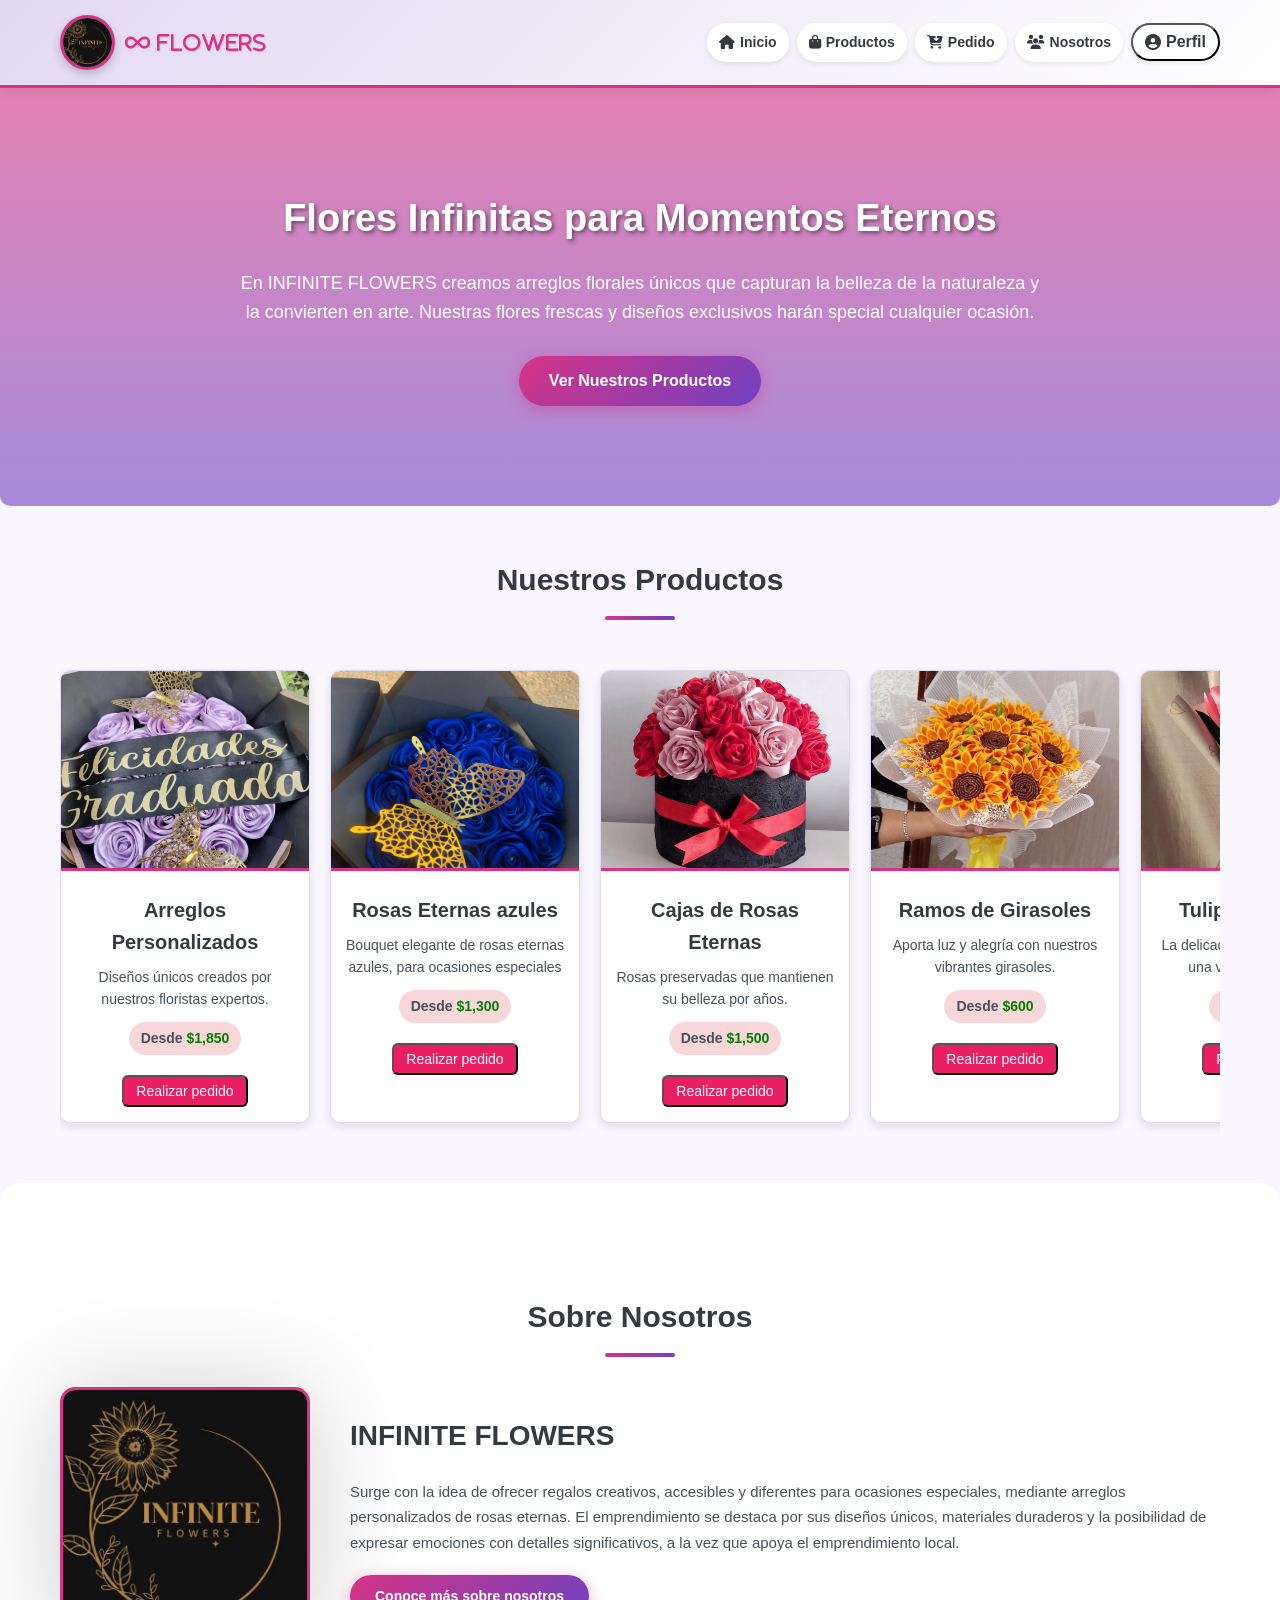
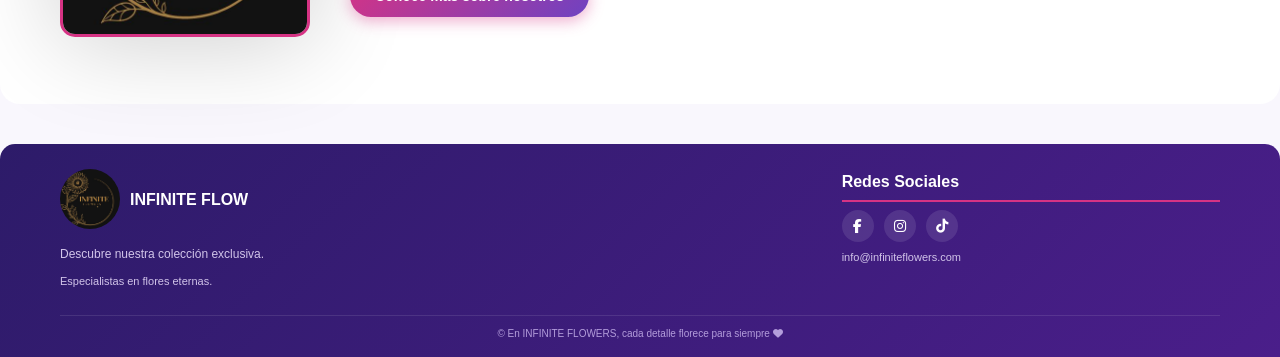
==== commit 36db9c16: "Nuevos cambios" ====
--- a/index2.html
+++ b/index2.html
@@ -21,7 +21,20 @@
                 <a href="#productos"><i class="fas fa-shopping-bag"></i> Productos</a>
                 <a href="#" id="btnAbrirModal"><i class="fas fa-cart-arrow-down"></i> Pedido</a>
                 <a href="#nosotros"><i class="fas fa-users"></i> Nosotros</a>
-                <a href="index.html"><i class="fas fa-sign-in-alt"></i> Cerrar sesión</a>
+                <div class="perfil-dropdown">
+                    <button type="button" class="perfil-btn" id="btnPerfil">
+                        <i class="fas fa-user-circle"></i> Perfil
+                    </button>
+    
+                    <div class="dropdown-content" id="menuDesplegable">
+                        <a href="Perfil/mis-pedidos.php">
+                            <i class="fas fa-shopping-bag"></i> Mis Pedidos
+                        </a>
+                        <a href="index.html" class="logout-link">
+                            <i class="fas fa-sign-out-alt"></i> Cerrar Sesión
+                        </a>
+                    </div>
+                </div>
             </nav>
         </div>
     </header>
@@ -39,82 +52,89 @@
             <a href="#productos" class="btn">Ver Nuestros Productos</a>
     </section>
 
+    <!-- MODAL DE PEDIDO -->
     <dialog id="modalPedido" class="modal-estilo">
-        <div class="container-modal">
-            <div class="modal-header">
-                <h2 class="h2"  style="margin: 0;">Pedido de Flores Eternas</h2>
-                <button id="btnCerrarModal" class="close-x">&times;</button>
-            </div>
-
-
-            <div class="logo-reference" style="letter-spacing: 0.3em; text-align: center;">INFINITE FLOWERS</div>
-            <p class="subtitle">Completa el formulario para realizar tu pedido personalizado</p>
-
-<!-- FORMULARIO DENTRO DEL MODAL -->
-            <form id="formPedido" class="form-horizontal">
-                <div class="form-group">
-                    <label>Nombre</label>
-                    <input type="text" id="nombre_cli" required placeholder="Ejemplo: Juana Esperanza">
-                </div>
-
-    <div class="form-group">
-        <label>Teléfono</label>
-        <input type="tel" id="telefono_cli" required placeholder="Ejemplo: 849 568 2458">
+    <div class="container-modal">
+        <div class="modal-header">
+            <h2 class="h2" style="margin: 0;">Pedido de Flores Eternas</h2>
+            <button id="btnCerrarModal" class="close-x" type="button">&times;</button>
+        </div>
+
+        <form id="formPedido" class="form-horizontal">
+            <div class="form-group">
+                <label>Tu Nombre</label>
+                <input type="text" id="nombre_cli" required placeholder="Ej: Ana Pérez">
+            </div>
+            <div class="form-group">
+                <label>Tu Teléfono</label>
+                <input type="tel" id="telefono_cli" required placeholder="Ej: 8292095436">
+            </div>
+            <div class="form-group">
+                <label>Tu Correo</label>
+                <input type="email" id="correo" required placeholder="Ej: ana.perez@gmail.com">
+            </div>
+
+            <div class="form-group">
+                <label>Tipo de arreglo</label>
+                <select id="tipo_de_arreglo">
+                    <option>Ramo pequeño</option>
+                    <option>Ramo mediano</option>
+                    <option>Ramo grande</option>
+                </select>
+            </div>
+            <div class="form-group">
+                <label>Color</label>
+                <select id="color_de_flores">
+                    <option>Rojo</option>
+                    <option>Rosado</option>
+                    <option>Mixto</option>
+                </select>
+            </div>
+            <div class="form-group">
+                <label>Mensaje de la tarjeta</label>
+                <textarea id="mensaje" required placeholder="Ej: Feliz cumpleaños, te quiero mucho"></textarea>
+            </div>
+            <div class="form-group">
+                <label>Detalles del pedido</label>
+                <textarea id="detalle_adicional" required placeholder="Ej: Quiero el arreglo de 10 rosas, con mariposas"></textarea>
+            </div>
+            <div class="form-group">
+                <label>Fecha de entrega</label>
+                <input type="date" id="fecha_de_entrega" required >
+            </div>
+
+            <hr>
+            <div class="form-group">
+                <label>Nombre de quien recibe</label>
+                <input type="text" id="nombre_destinatario" required placeholder="Ej: María García">
+            </div>
+            <div class="form-group">
+                <label>Teléfono de quien recibe</label>
+                <input type="tel" id="telefono_destinatario" required placeholder="Ej: 8292095436">
+            </div>
+            <div class="form-group">
+                <label>Dirección de Envío</label>
+                <input type="text" id="direccion_envio" required placeholder="Ej: Calle Principal, Número 123">
+            </div>
+            <div class="form-group">
+                <label>Método de Envío</label>
+                <select id="metodo_envio">
+                    <option>Domicilio</option>
+                    <option>Recogida</option>
+                </select>
+            </div>
+            <div class="form-group">
+                <label>Método de Pago</label>
+                <select id="metodo_pago">
+                    <option>Transferencia</option>
+                    <option>Efectivo</option>
+                </select>
+            </div>
+
+            <button type="submit" class="btn-pedido">Confirmar Pedido</button>
+        </form>
     </div>
-
-    <div class="form-group">
-        <label>Correo</label>
-        <input type="email" id="correo" required placeholder="Ejemplo: correo@ejemplo.com">
-    </div>
-
-<div class="form-group">
-  <label>Tipo de arreglo</label>
-  <select id="tipo_de_arreglo">
-    <option>Ramo pequeño</option>
-    <option>Ramo mediano</option>
-    <option>Ramo grande</option>
-    <option>Caja de rosas</option>
-  </select>
-</div>
-
-<div class="form-group">
-  <label>Color</label>
-  <select id="color_de_flores">
-    <option>Rojo</option>
-    <option>Blanco</option>
-    <option>Rosado</option>
-    <option>Mixto</option>
-  </select>
-</div>
-
-<div class="form-group">
-  <label>Mensaje</label>
-  <textarea id="mensaje" required 
-    placeholder="Ejemplo: Feliz cumpleaños, te quiero mucho 💐"></textarea>
-</div>
-
-<div class="form-group">
-  <label>Detalle</label>
-  <textarea id="detalle" required 
-    placeholder="Ejemplo: Entregar en la mañana, tocar el timbre y avisar por teléfono al llegar."></textarea>
-</div>
-
-<div class="form-group">
-  <label>Fecha entrega</label>
-  <input type="date" id="fecha_de_entrega" required>
-</div>
-
-<div class="form-group">
-  <label>Dirección</label>
-  <input type="text" id="direccion" required 
-    placeholder="Ejemplo: Calle Reforma 123, Col. Centro, CDMX">
-</div>
-
-<button type="submit" class="btn-pedido">Confirmar Pedido</button>
-
-</form>
-        </div>
-    </dialog>
+</dialog>
 
     <style>
         .carousel-container{
@@ -294,9 +314,9 @@
 
 </div>
                     </div>
-                    <p>Inicia sesión para realizar pedidos personalizados. Descubre nuestra colección exclusiva.</p>
+                    <p>Descubre nuestra colección exclusiva.</p>
                     <div class="footer-credits">
-                        <p>Especialistas en flores eternas</p>
+                        <p>Especialistas en flores eternas.</p>
                     </div>
                 </div>
 
@@ -319,24 +339,37 @@
     </footer>
 
     <!-- MODAL -->
-    <div class="modal-overlay" id="modalOverlay">
-        <div class="modal">
-            <button class="modal-close" id="closeModalBtn">&times;</button>
-            <h2>🌸 ¡Bienvenido! 🌸</h2>
-            <p>Descubre nuestras flores eternas y arreglos exclusivos. Regístrate para acceder a promociones especiales.
-            </p>
-
-            <div class="modal-buttons">
-                <a href="registro.php" class="modal-btn primary">Registrarse ahora</a>
-                <div class="modal-divider">o</div>
-                <a href="login.php" class="modal-btn secondary">Iniciar sesión</a>
-            </div>
-
-            <p style="margin-top: 15px; font-size: 13px; color: #666;">
-                ¿Ya tienes cuenta? <a href="login.php" style="color: var(--primary-color);">Inicia sesión</a>
-            </p>
+   <div class="modal-overlay" id="modalOverlay">
+    <div class="modal" style="max-width: 500px;"> <button class="modal-close" id="closeModalBtn">&times;</button>
+        
+        <h2 style="color: #e91e63;">🌸 Nuestra Identidad 🌸</h2>
+        
+        <div style="text-align: left; margin-top: 20px;">
+            <div style="margin-bottom: 15px;">
+                <h3 style="font-size: 1.1em; color: #333; margin-bottom: 5px;">Misión</h3>
+                <p style="font-size: 14px; color: #666; line-height: 1.5;">
+                    Nos dedicamos a crear flores eternas de alta calidad, porque creemos que cada momento especial merece ser recordado, para brindar a nuestros clientes belleza y recuerdos que perduren en el tiempo.
+                </p>
+            </div>
+
+            <div style="margin-bottom: 15px;">
+                <h3 style="font-size: 1.1em; color: #333; margin-bottom: 5px;">Visión</h3>
+                <p style="font-size: 14px; color: #666; line-height: 1.5;">
+                    Ser la empresa líder en flores eternas, reconocida por transformar momentos especiales en recuerdos duraderos y por brindar productos de calidad que emocionen y conecten con las personas.
+                </p>
+            </div>
+
+            <div style="margin-bottom: 20px;">
+                <h3 style="font-size: 1.1em; color: #333; margin-bottom: 5px;">Valores</h3>
+                <ul style="font-size: 14px; color: #666; line-height: 1.5; padding-left: 20px;">
+                    <li><strong>Calidad:</strong> Ofrecer productos duraderos y cuidadosamente elaborados.</li>
+                    <li><strong>Emoción:</strong> Ofrecer productos duraderos y cuidadosamente elaborados.</li>
+                    <li><strong>Innovación:</strong> Buscar siempre nuevas formas de mejorar y sorprender a nuestros clientes.</li>
+                    <li><strong>Compromiso:</strong> Atender con dedicación a cada cliente, asegurando su satisfacción.</li>
+                    <li><strong>Respeto por la naturaleza:</strong> Valorar y cuidar los recursos naturales al crear nuestras flores.</li>
+                </ul>
+            </div>
         </div>
-    </div>
 
     <script>
         document.querySelectorAll('nav a[href^="#"]').forEach(anchor => {
@@ -428,30 +461,19 @@
         }
 
        /*Modal Pedido*/
-        const modal = document.getElementById('modalPedido');
-        const btnAbrir = document.getElementById('btnAbrirModal');
-        const btnCerrar = document.getElementById('btnCerrarModal');
-
-        btnAbrir.addEventListener("click", function(){
-            modal.showModal();
-        });
-
-        btnCerrar.addEventListener("click", function(){
-            modal.close();
-        });
-
-        modal.addEventListener("click", function(e){
-            if (e.target === modal){
-                modal.close();
-            }
-        });
-
-        <!-- TODO tu contenido HTML arriba -->
-
-    
-    document.getElementById("formPedido").addEventListener("submit", async function(e){
+    const modal = document.getElementById('modalPedido');
+    const btnAbrir = document.getElementById('btnAbrirModal');
+    const btnCerrar = document.getElementById('btnCerrarModal');
+
+    if(btnAbrir) btnAbrir.onclick = () => modal.showModal();
+    if(btnCerrar) btnCerrar.onclick = () => modal.close();
+
+    document.getElementById("formPedido").addEventListener("submit", async function(e) {
         e.preventDefault();
-
+        console.log("Iniciando envío...");
+
+    try {
+        // Captura de datos
         const datos = {
             nombre_cli: document.getElementById("nombre_cli").value,
             telefono_cli: document.getElementById("telefono_cli").value,
@@ -459,39 +481,70 @@
             tipo_de_arreglo: document.getElementById("tipo_de_arreglo").value,
             color_de_flores: document.getElementById("color_de_flores").value,
             mensaje: document.getElementById("mensaje").value,
-            detalle: document.getElementById("detalle").value,
+            detalle_adicional: document.getElementById("detalle_adicional").value,
             fecha_de_entrega: document.getElementById("fecha_de_entrega").value,
-            direccion: document.getElementById("direccion").value
+            nombre_destinatario: document.getElementById("nombre_destinatario").value,
+            telefono_destinatario: document.getElementById("telefono_destinatario").value,
+            direccion_envio: document.getElementById("direccion_envio").value,
+            metodo_envio: document.getElementById("metodo_envio").value,
+            metodo_pago: document.getElementById("metodo_pago").value
         };
 
-        try {
-
-            // 1️⃣ Guardar en BD
-            await fetch("guardar.php", {
-                method: "POST",
-                headers: {
-                    "Content-Type": "application/json"
-                },
-                body: JSON.stringify(datos)
-            });
-
-            // 2️⃣ Enviar a n8n
-            await fetch("https://yureee.app.n8n.cloud/webhook-test/Compra", {
-                method: "POST",
-                headers: {
-                    "Content-Type": "application/json"
-                },
-                body: JSON.stringify(datos)
-            });
-
-            alert("✅ Pedido enviado correctamente");
-            document.getElementById("formPedido").reset();
-
-        } catch(error){
-            console.error(error);
-            alert("❌ Error al procesar el pedido");
-        }
-    });
+        // 1. Enviar a n8n
+        fetch("https://yureee.app.n8n.cloud/webhook-test/Compra", {
+            method: "POST",
+            headers: {"Content-Type": "application/json"},
+            body: JSON.stringify(datos)
+        });
+
+        // 2. Enviar a PHP (usamos FormData para que tu guardar.php lo lea fácil)
+        const formData = new FormData();
+        for (let key in datos) { formData.append(key, datos[key]); }
+
+        const response = await fetch("guardar.php", {
+            method: "POST",
+            body: formData
+        });
+
+        if (response.ok) {
+            const htmlResult = await response.text();
+            document.open();
+            document.write(htmlResult);
+            document.close();
+        } else {
+            alert("Error en el servidor PHP");
+        }
+
+    } catch (error) {
+        console.error("Falta un ID en el HTML o error de JS:", error);
+        alert("Error técnico: Revisa que todos los campos existan.");
+    }
+});
+
+//perfil dropdown
+// Esperamos a que cargue todo el documento
+window.onload = function() {
+    const btn = document.getElementById("btnPerfil");
+    const menu = document.getElementById("menuDesplegable");
+
+    if (btn && menu) {
+        btn.onclick = function(event) {
+            console.log("Clic detectado en el botón");
+            event.stopPropagation(); // Evita que se cierre al mismo tiempo que se abre
+            menu.classList.toggle("active");
+        };
+
+        // Si hacen clic fuera del menú, se cierra
+        document.onclick = function(event) {
+            if (!menu.contains(event.target) && event.target !== btn) {
+                console.log("Clic fuera, cerrando menú");
+                menu.classList.remove("active");
+            }
+        };
+    } else {
+        console.error("No se encontró el botón o el menú. Revisa los IDs en el HTML.");
+    }
+};
     </script>
 
 </body>
--- a/estilos.css
+++ b/estilos.css
@@ -108,6 +108,96 @@
   );
   color: white;
   transform: translateY(-2px);
+}
+
+/* Contenedor */
+.perfil-dropdown {
+    position: relative;
+    display: inline-block;
+}
+
+/* Botón Perfil - Ajustado al estilo de tus otros botones */
+.perfil-btn {
+  text-decoration: none;
+  color: var(--dark-color);
+  font-weight: 600;
+  padding: 8px 12px;
+  border-radius: 20px;
+  transition: all 0.3s ease;
+  display: flex;
+  align-items: center;
+  gap: 5px;
+  background-color: white;
+  box-shadow: 0 2px 5px rgba(0, 0, 0, 0.08);
+  font-size: 16px;
+}
+
+.perfil-btn:hover {
+    background: linear-gradient(
+    135deg,
+    var(--primary-color) 0%,
+    var(--secondary-color) 100%
+  );
+  color: white;
+  transform: translateY(-2px);
+}
+
+/* Caja del Menú Desplegable */
+.dropdown-content {
+    display: none;
+    position: absolute;
+    top: 120%;
+    right: 0;
+    background-color: white;
+    min-width: 200px;
+    box-shadow: 0px 10px 25px rgba(0,0,0,0.1); /* Sombra rosada sutil */
+    z-index: 1000;
+    padding: 8px;
+}
+
+.dropdown-content.active {
+    display: block;
+    animation: slideDown 0.3s ease;
+}
+
+/* Enlaces dentro del menú */
+.dropdown-content a {
+    color: #444;
+    padding: 12px 15px;
+    text-decoration: none;
+    display: flex;
+    align-items: center;
+    gap: 12px;
+    border-radius: 10px;
+    font-size: 15px;
+    transition: 0.2s;
+}
+
+.dropdown-content a i {
+    color: var(--dark-color); /* Iconos en color rosa */
+    width: 20px;
+    text-align: center;
+}
+
+/* Hover en las opciones */
+.dropdown-content a:hover {
+    background-color: #fff1f6;
+    color: #ffff;
+}
+
+/* Estilo especial para Logout */
+.dropdown-content a.logout-link:hover {
+    background-color: #ffebee;
+    color: #ffff;
+}
+.dropdown-content a.logout-link:hover i {
+    color: #ffff;
+}
+
+/* Animación de entrada */
+@keyframes slideDown {
+    from { opacity: 0; transform: translateY(-10px); }
+    to { opacity: 1; transform: translateY(0); }
 }
 
 /* BOTONES DE REGISTRO EN BLANCO Y NEGRO */
